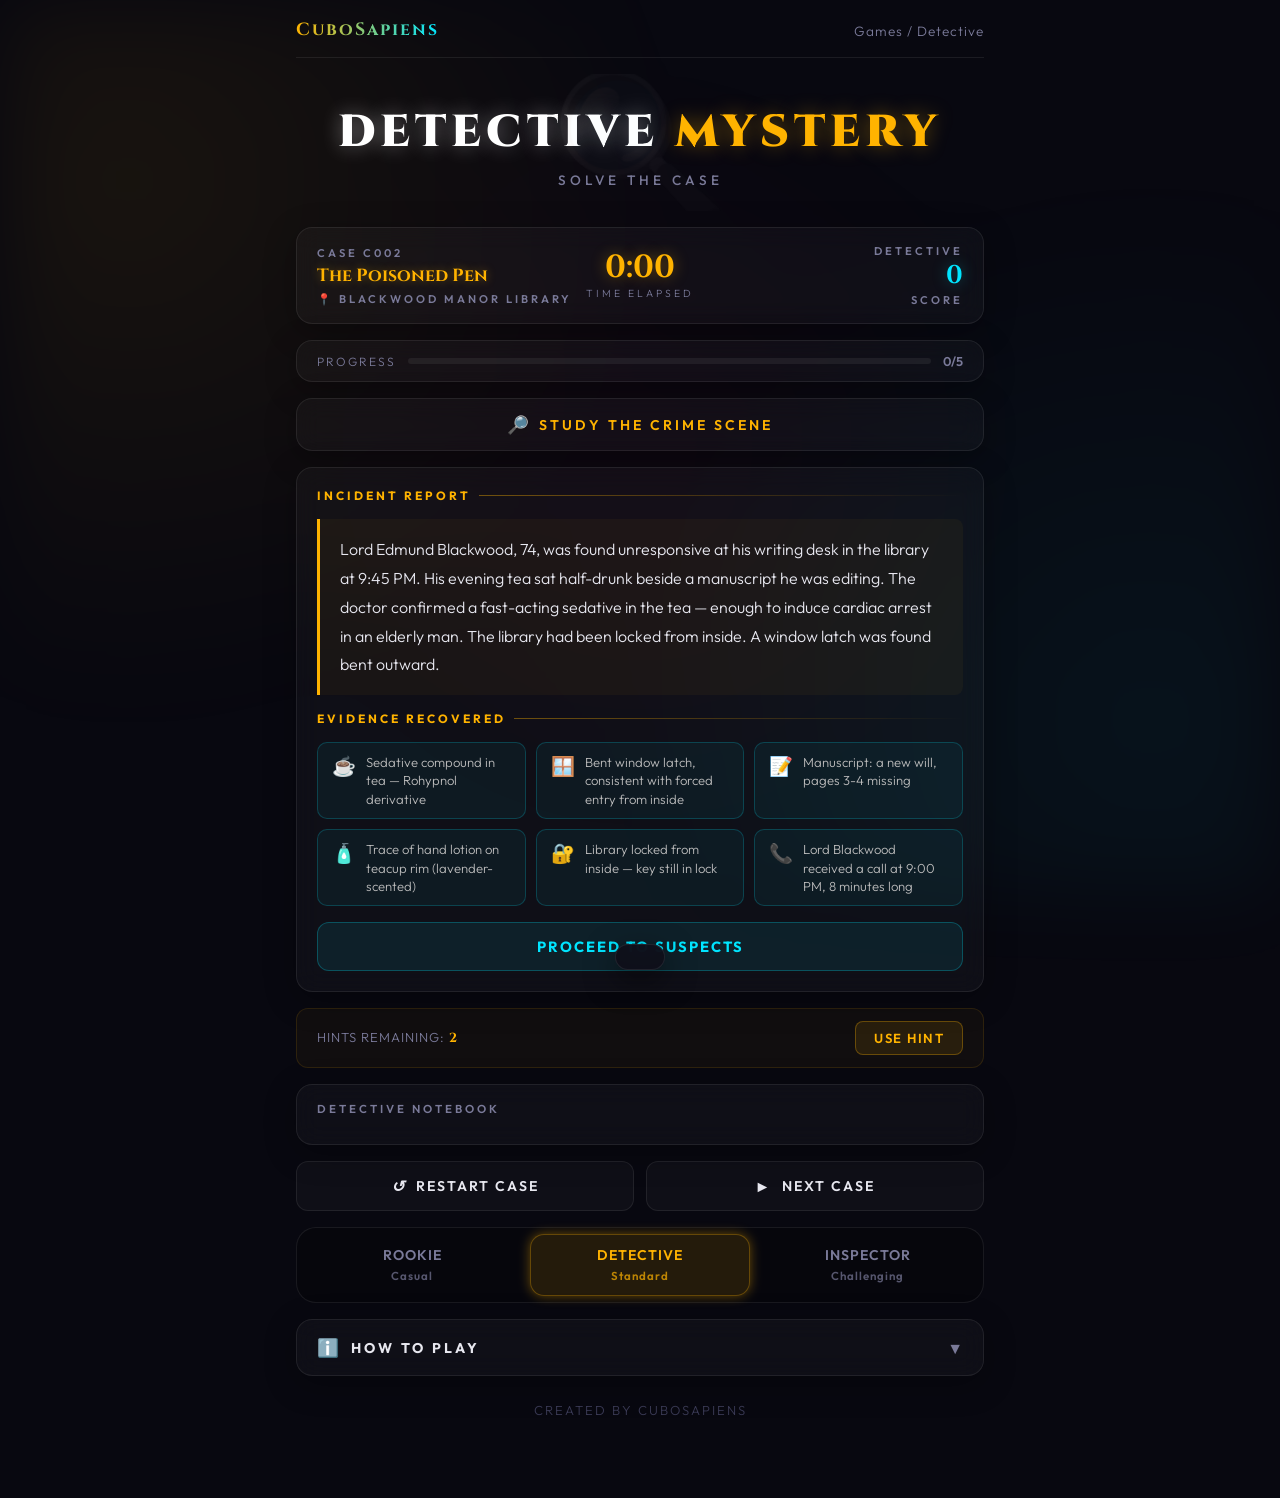
==== Applications/Games/cubosapiens-games-detective-mystery/index.html @ ca645f66 "feat: added index.html" ====
<!DOCTYPE html>
<html lang="en">
<head>
  <meta charset="UTF-8">
  <meta name="viewport" content="width=device-width, initial-scale=1.0">
  <title>Detective Mystery</title>
  <link rel="preconnect" href="https://fonts.googleapis.com">
  <link rel="preconnect" href="https://fonts.gstatic.com" crossorigin>
  <link href="https://fonts.googleapis.com/css2?family=Cinzel:wght@400;700;900&family=Outfit:wght@300;400;500;600;700&display=swap" rel="stylesheet">
  <link rel="stylesheet" href="styles.css">
</head>
<body>
  <div class="wrapper">
    <!-- Header -->
    <header class="site-header">
      <a href="/" class="logo-slot">
        <div class="site-name">CuboSapiens</div>
      </a>
      <div class="breadcrumb">
        <a href="/">Games</a> / Detective
      </div>
    </header>

    <!-- Title Block -->
    <div class="title-block">
      <h1 class="game-title"><span class="t1">Detective</span> <span class="t2">Mystery</span></h1>
      <div class="game-sub">Solve the Case</div>
    </div>

    <!-- Case Header -->
    <div class="glass-panel case-header">
      <div class="case-info">
        <div class="case-label">CASE <span id="case-number">C000</span></div>
        <div class="case-number" id="case-title">Case Title</div>
        <div class="case-label" id="case-location">📍 Location</div>
      </div>
      <div class="timer-wrap">
        <div class="timer-display" id="timer-display">0:00</div>
        <div class="timer-label">TIME ELAPSED</div>
      </div>
      <div class="case-right">
        <div class="case-label" id="diff-label">DETECTIVE</div>
        <div class="score-display" id="score-display">0</div>
        <div class="case-label">SCORE</div>
      </div>
    </div>

    <!-- Progress Bar -->
    <div class="glass-panel progress-wrap">
      <div class="progress-label">PROGRESS</div>
      <div class="progress-bar">
        <div class="progress-fill" id="progress-fill"></div>
      </div>
      <div class="progress-count" id="progress-count">0/5</div>
    </div>

    <!-- Status Bar -->
    <div class="glass-panel status-bar">
      <span class="status-icon">🔎</span>
      <span id="status-text">STUDY THE CRIME SCENE</span>
    </div>

    <!-- Phases -->
    <div class="glass-panel">
      <!-- Scene Phase -->
      <div class="phase-section active" id="phase-scene">
        <div class="crime-scene-wrap">
          <div class="crime-scene-header">INCIDENT REPORT</div>
          <div class="crime-scene-text" id="scene-text"></div>
          <div class="crime-scene-header">EVIDENCE RECOVERED</div>
          <div class="evidence-grid" id="evidence-grid"></div>
          <button class="next-btn show" id="btn-scene-next" style="margin-top: 16px;">PROCEED TO SUSPECTS</button>
        </div>
      </div>

      <!-- Suspects Phase -->
      <div class="phase-section" id="phase-suspects">
        <div class="suspects-wrap">
          <div class="section-header">KNOWN SUSPECTS</div>
          <div class="suspects-grid" id="suspects-grid"></div>
          <button class="next-btn show" id="btn-suspects-next" style="margin-top: 16px;">START INTERROGATION</button>
        </div>
      </div>

      <!-- Clues Phase -->
      <div class="phase-section" id="phase-clues">
        <div class="clue-phase-wrap">
          <div class="question-box">
            <div class="question-number" id="question-number">CLUE 1 OF 5</div>
            <div class="question-text" id="question-text"></div>
          </div>
          <div class="answer-options" id="answer-options"></div>
          <div class="clue-feedback" id="clue-feedback"></div>
          <button class="next-btn" id="btn-next-clue" style="margin-top: 16px;">NEXT CLUE</button>
        </div>
      </div>

      <!-- Accuse Phase -->
      <div class="phase-section" id="phase-accuse">
        <div class="accusation-wrap">
          <div class="accusation-prompt">Review your notes and select the prime suspect. <strong>This is your final decision.</strong></div>
          <div class="suspect-select-grid" id="suspect-select-grid"></div>
          <button class="confirm-accusation" id="btn-confirm-accuse">CONFIRM ACCUSATION</button>
        </div>
      </div>
    </div>

    <!-- Hint Panel -->
    <div class="hint-bar">
      <div class="hint-count">HINTS REMAINING: <span id="hints-left">2</span></div>
      <button class="hint-btn" id="btn-hint">USE HINT</button>
    </div>

    <!-- Notebook -->
    <div class="glass-panel notebook-wrap">
      <div class="notebook-title">DETECTIVE NOTEBOOK</div>
      <div class="notebook-entries" id="notebook-entries"></div>
    </div>

    <!-- Action Buttons -->
    <div class="action-row">
      <button class="act-btn" id="btn-restart"><i>↺</i> RESTART CASE</button>
      <button class="act-btn" id="btn-newcase"><i>►</i> NEXT CASE</button>
    </div>

    <!-- Difficulty Selector -->
    <div class="setup-row">
      <button class="setup-btn" data-diff="easy">ROOKIE<span>Casual</span></button>
      <button class="setup-btn active" data-diff="medium">DETECTIVE<span>Standard</span></button>
      <button class="setup-btn" data-diff="hard">INSPECTOR<span>Challenging</span></button>
    </div>

    <!-- How to Play -->
    <div class="glass-panel htp-wrap">
      <div class="htp-header" id="htp-toggle" aria-expanded="false">
        <span class="htp-icon">ℹ️</span>
        <span class="htp-label">HOW TO PLAY</span>
        <span class="htp-chev" id="htp-chev">▼</span>
      </div>
      <div class="htp-body" id="htp-body">
        <ul>
          <li><strong>Study the Scene:</strong> Read the report and review evidence.</li>
          <li><strong>Evaluate Suspects:</strong> Learn about traits, alibis, and motives.</li>
          <li><strong>Analyze Clues:</strong> Answer questions to deduce the culprit. Correct answers give points. Wrong answers penalize.</li>
          <li><strong>Accuse:</strong> Pick the final suspect based on your deductions.</li>
        </ul>
      </div>
    </div>

    <!-- Footer -->
    <footer>
      CREATED BY CUBOSAPIENS
    </footer>
  </div>

  <!-- Overlay for Results -->
  <div class="overlay" id="overlay">
    <div class="result-card">
      <span class="res-emoji" id="res-emoji">🏆</span>
      <div class="res-title" id="res-title">CASE CLOSED</div>
      <div class="res-sub" id="res-sub"></div>
      
      <div class="verdict-box">
        <div class="verdict-label">OFFICIAL VERDICT</div>
        <div class="verdict-text" id="verdict-text"></div>
      </div>

      <div class="res-stats">
        <div class="res-stat">
          <span class="res-stat-label">FINAL SCORE</span>
          <span class="res-stat-val" id="res-stat-score">0</span>
        </div>
        <div class="res-stat">
          <span class="res-stat-label">TIME</span>
          <span class="res-stat-val" id="res-stat-time">0:00</span>
        </div>
        <div class="res-stat">
          <span class="res-stat-label">CLUES</span>
          <span class="res-stat-val" id="res-stat-clues">0/5</span>
        </div>
      </div>

      <div class="res-btns">
        <button class="res-btn secondary" id="res-replay">RETRY CASE</button>
        <button class="res-btn primary" id="res-newcase">NEXT CASE</button>
      </div>
    </div>
  </div>

  <!-- Toast Notification -->
  <div class="toast" id="toast"></div>

  <!-- Scripts -->
  <script src="script.js"></script>
</body>
</html>
---- Applications/Games/cubosapiens-games-detective-mystery/styles.css ----
:root {
  --bg0: #080810;
  --bg1: #0f0f1a;
  --glass: rgba(255, 255, 255, 0.03);
  --glass-border: rgba(255, 255, 255, 0.08);
  --glass-hover: rgba(255, 255, 255, 0.06);

  --amber: #ffb300;
  --amber-glow: rgba(255, 179, 0, 0.4);

  --crimson: #ff2244;
  --crimson-glow: rgba(255, 34, 68, 0.4);

  --cyan: #00e5ff;
  --cyan-glow: rgba(0, 229, 255, 0.35);

  --green: #39ff14;
  --green-glow: rgba(57, 255, 20, 0.4);

  --text: #e8e8f0;
  --muted: #7a7a99;
  --dim: #3a3a55;

  --font-base: 'Outfit', sans-serif;
  --font-head: 'Cinzel', serif;
}

*, *::before, *::after {
  box-sizing: border-box;
  margin: 0;
  padding: 0;
}

html { font-size: 16px; }

body {
  background: var(--bg0);
  color: var(--text);
  font-family: var(--font-base);
  font-size: 1rem;
  font-weight: 300;
  min-height: 100vh;
  display: flex;
  flex-direction: column;
  align-items: center;
  padding: 0 0 60px;
  overflow-x: hidden;
}

/* Ambient Background Glows */
body::before {
  content: '';
  position: fixed;
  inset: 0;
  pointer-events: none;
  z-index: 0;
  background:
    radial-gradient(circle at 10% 20%, rgba(255, 179, 0, 0.07) 0%, transparent 40%),
    radial-gradient(circle at 90% 80%, rgba(0, 229, 255, 0.05) 0%, transparent 40%),
    radial-gradient(circle at 50% 50%, rgba(255, 34, 68, 0.03) 0%, transparent 50%);
  filter: blur(40px);
}

body > * { position: relative; z-index: 1; }

.wrapper {
  width: 100%;
  max-width: 720px;
  display: flex;
  flex-direction: column;
  align-items: stretch;
  gap: 16px;
  padding: 20px 16px;
}

/* Glassmorphism Panel Utility */
.glass-panel {
  background: var(--glass);
  backdrop-filter: blur(12px);
  -webkit-backdrop-filter: blur(12px);
  border: 1px solid var(--glass-border);
  border-radius: 16px;
  box-shadow: 0 8px 32px rgba(0, 0, 0, 0.3);
}

/* ─── HEADER ─────────────────────────────────────────────────── */
.site-header {
  display: flex;
  align-items: center;
  justify-content: space-between;
  padding-bottom: 16px;
  border-bottom: 1px solid var(--glass-border);
}
.logo-slot {
  display: flex;
  align-items: center;
  gap: 12px;
  text-decoration: none;
}
.logo-slot img {
  box-shadow: 0 0 15px var(--amber-glow);
  height: 32px;
  border-radius: 100%;
  border: 1px solid var(--amber);
}
.site-name {
  font-family: var(--font-head);
  font-size: 1.1rem;
  font-weight: 700;
  line-height: 1.2;
  background: linear-gradient(90deg, var(--amber), var(--cyan));
  -webkit-background-clip: text;
  -webkit-text-fill-color: transparent;
  background-clip: text;
  letter-spacing: 2px;
}
.breadcrumb { font-size: 0.85rem; color: var(--muted); letter-spacing: 1px; }
.breadcrumb a { color: var(--muted); text-decoration: none; transition: color 0.2s; }
.breadcrumb a:hover { color: var(--amber); }

/* ─── TITLE BLOCK ────────────────────────────────────────────── */
.title-block {
  text-align: center;
  padding: 28px 20px 22px;
  position: relative;
  overflow: hidden;
}
.title-block::before {
  content: '🔍';
  position: absolute;
  font-size: 9rem;
  opacity: 0.04;
  top: 50%;
  left: 50%;
  transform: translate(-50%, -50%);
  pointer-events: none;
}
h1.game-title {
  font-family: var(--font-head);
  font-size: clamp(1.8rem, 5vw, 2.8rem);
  font-weight: 900;
  letter-spacing: 5px;
  margin-bottom: 8px;
  text-transform: uppercase;
}
.t1 { color: #fff; text-shadow: 0 0 20px rgba(255,255,255,0.4); }
.t2 { color: var(--amber); text-shadow: 0 0 20px var(--amber-glow); }
.t3 { color: var(--cyan); text-shadow: 0 0 20px var(--cyan-glow); }
.game-sub {
  font-size: 0.85rem;
  color: var(--muted);
  letter-spacing: 4px;
  text-transform: uppercase;
  font-weight: 500;
}

/* ─── CASE HEADER ────────────────────────────────────────────── */
.case-header {
  display: grid;
  grid-template-columns: 1fr auto 1fr;
  align-items: center;
  gap: 12px;
  padding: 16px 20px;
}
.case-info { display: flex; flex-direction: column; gap: 4px; }
.case-label {
  font-size: 0.7rem;
  letter-spacing: 3px;
  color: var(--muted);
  text-transform: uppercase;
  font-weight: 600;
}
.case-number {
  font-family: var(--font-head);
  font-size: 1.1rem;
  font-weight: 700;
  color: var(--amber);
  text-shadow: 0 0 10px var(--amber-glow);
}
.case-right { text-align: right; }

.timer-wrap { text-align: center; }
.timer-display {
  font-family: var(--font-head);
  font-size: 2rem;
  font-weight: 700;
  color: var(--amber);
  text-shadow: 0 0 15px var(--amber-glow);
  line-height: 1;
}
.timer-label {
  font-size: 0.65rem;
  letter-spacing: 3px;
  color: var(--muted);
  text-transform: uppercase;
  margin-top: 3px;
}
.timer-display.urgent {
  color: var(--crimson);
  text-shadow: 0 0 15px var(--crimson-glow);
  animation: blink 0.8s ease-in-out infinite;
}
@keyframes blink { 0%, 100% { opacity: 1; } 50% { opacity: 0.5; } }

.score-display {
  font-family: var(--font-head);
  font-size: 1.6rem;
  font-weight: 700;
  color: var(--cyan);
  text-shadow: 0 0 15px var(--cyan-glow);
}

/* ─── PROGRESS BAR ───────────────────────────────────────────── */
.progress-wrap {
  padding: 12px 20px;
  display: flex;
  align-items: center;
  gap: 12px;
}
.progress-label {
  font-size: 0.75rem;
  letter-spacing: 2px;
  color: var(--muted);
  text-transform: uppercase;
  white-space: nowrap;
}
.progress-bar {
  flex: 1;
  height: 6px;
  background: rgba(255,255,255,0.06);
  border-radius: 3px;
  overflow: hidden;
}
.progress-fill {
  height: 100%;
  background: linear-gradient(90deg, var(--amber), var(--cyan));
  border-radius: 3px;
  transition: width 0.6s cubic-bezier(0.4, 0, 0.2, 1);
  box-shadow: 0 0 8px var(--amber-glow);
  width: 0%;
}
.progress-count {
  font-size: 0.8rem;
  font-weight: 600;
  color: var(--muted);
  white-space: nowrap;
}

/* ─── STATUS BAR ─────────────────────────────────────────────── */
.status-bar {
  padding: 14px 20px;
  display: flex;
  align-items: center;
  justify-content: center;
  gap: 10px;
  min-height: 52px;
}
.status-icon { font-size: 1.1rem; }
#status-text {
  font-size: 0.88rem;
  font-weight: 600;
  text-transform: uppercase;
  letter-spacing: 3px;
  transition: color 0.3s;
  text-align: center;
}

/* ─── PHASE: STUDY CRIME SCENE ───────────────────────────────── */
.phase-section { display: none; }
.phase-section.active { display: block; }

.crime-scene-wrap {
  padding: 20px;
}
.crime-scene-header {
  font-size: 0.75rem;
  letter-spacing: 3px;
  color: var(--amber);
  text-transform: uppercase;
  font-weight: 700;
  margin-bottom: 16px;
  display: flex;
  align-items: center;
  gap: 8px;
}
.crime-scene-header::after {
  content: '';
  flex: 1;
  height: 1px;
  background: linear-gradient(90deg, var(--amber-glow), transparent);
}

.crime-scene-text {
  font-size: 1rem;
  line-height: 1.8;
  color: var(--text);
  background: rgba(255, 179, 0, 0.04);
  border-left: 3px solid var(--amber);
  padding: 16px 20px;
  border-radius: 0 8px 8px 0;
  margin-bottom: 16px;
  font-weight: 300;
}

.evidence-grid {
  display: grid;
  grid-template-columns: repeat(auto-fill, minmax(160px, 1fr));
  gap: 10px;
  margin-top: 16px;
}

.evidence-chip {
  background: rgba(0, 229, 255, 0.05);
  border: 1px solid rgba(0, 229, 255, 0.2);
  border-radius: 10px;
  padding: 10px 14px;
  display: flex;
  align-items: flex-start;
  gap: 10px;
  font-size: 0.82rem;
  line-height: 1.4;
  color: #bbb;
  transition: all 0.2s;
}
.evidence-chip:hover {
  background: rgba(0, 229, 255, 0.08);
  border-color: rgba(0, 229, 255, 0.4);
  color: var(--text);
}
.evidence-icon { font-size: 1.2rem; flex-shrink: 0; }

/* ─── SUSPECTS PHASE ─────────────────────────────────────────── */
.suspects-wrap { padding: 20px; }
.section-header {
  font-size: 0.75rem;
  letter-spacing: 3px;
  color: var(--cyan);
  text-transform: uppercase;
  font-weight: 700;
  margin-bottom: 16px;
  display: flex;
  align-items: center;
  gap: 8px;
}
.section-header::after {
  content: '';
  flex: 1;
  height: 1px;
  background: linear-gradient(90deg, var(--cyan-glow), transparent);
}

.suspects-grid {
  display: grid;
  grid-template-columns: repeat(auto-fill, minmax(200px, 1fr));
  gap: 12px;
}

.suspect-card {
  background: rgba(0,0,0,0.3);
  border: 1px solid var(--glass-border);
  border-radius: 14px;
  padding: 16px;
  cursor: pointer;
  transition: all 0.3s cubic-bezier(0.4, 0, 0.2, 1);
  position: relative;
  overflow: hidden;
}
.suspect-card::before {
  content: '';
  position: absolute;
  inset: 0;
  border-radius: 14px;
  opacity: 0;
  transition: opacity 0.3s;
}
.suspect-card:hover {
  border-color: rgba(255, 179, 0, 0.4);
  transform: translateY(-3px);
  box-shadow: 0 8px 24px rgba(0,0,0,0.4), 0 0 15px var(--amber-glow);
}
.suspect-card:hover::before {
  background: rgba(255, 179, 0, 0.04);
  opacity: 1;
}
.suspect-card.selected {
  border-color: var(--amber);
  box-shadow: 0 0 0 2px var(--amber), 0 8px 24px rgba(0,0,0,0.4), 0 0 20px var(--amber-glow);
}
.suspect-card.selected::before {
  background: rgba(255, 179, 0, 0.07);
  opacity: 1;
}
.suspect-card.eliminated {
  opacity: 0.4;
  cursor: default;
  pointer-events: none;
}
.suspect-card.eliminated::after {
  content: '✗ ELIMINATED';
  position: absolute;
  inset: 0;
  display: flex;
  align-items: center;
  justify-content: center;
  background: rgba(0,0,0,0.6);
  border-radius: 14px;
  color: var(--crimson);
  font-size: 0.75rem;
  font-weight: 700;
  letter-spacing: 2px;
}

.suspect-avatar {
  font-size: 2.4rem;
  display: block;
  margin-bottom: 10px;
  line-height: 1;
}
.suspect-name {
  font-family: var(--font-head);
  font-size: 0.95rem;
  font-weight: 700;
  color: var(--text);
  margin-bottom: 4px;
}
.suspect-role {
  font-size: 0.72rem;
  color: var(--muted);
  text-transform: uppercase;
  letter-spacing: 1.5px;
  margin-bottom: 10px;
}
.suspect-traits {
  display: flex;
  flex-wrap: wrap;
  gap: 5px;
}
.trait-tag {
  background: rgba(255,255,255,0.05);
  border: 1px solid var(--glass-border);
  border-radius: 20px;
  padding: 2px 8px;
  font-size: 0.68rem;
  color: var(--muted);
  letter-spacing: 0.5px;
}

/* ─── CLUE PHASE ─────────────────────────────────────────────── */
.clue-phase-wrap { padding: 20px; }

.question-box {
  background: rgba(0, 229, 255, 0.04);
  border: 1px solid rgba(0, 229, 255, 0.2);
  border-radius: 12px;
  padding: 20px;
  margin-bottom: 20px;
  position: relative;
}
.question-label {
  font-size: 0.7rem;
  letter-spacing: 3px;
  color: var(--cyan);
  text-transform: uppercase;
  font-weight: 700;
  margin-bottom: 10px;
}
.question-text {
  font-size: 1.05rem;
  line-height: 1.7;
  color: var(--text);
  font-weight: 300;
}
.question-number {
  position: absolute;
  top: -10px;
  left: 20px;
  background: var(--cyan);
  color: #000;
  font-size: 0.7rem;
  font-weight: 700;
  padding: 2px 10px;
  border-radius: 20px;
  letter-spacing: 1px;
}

.answer-options {
  display: flex;
  flex-direction: column;
  gap: 10px;
}

.answer-btn {
  width: 100%;
  text-align: left;
  padding: 14px 18px;
  background: rgba(255,255,255,0.02);
  border: 1px solid var(--glass-border);
  border-radius: 12px;
  color: var(--text);
  font-family: var(--font-base);
  font-size: 0.92rem;
  font-weight: 400;
  cursor: pointer;
  transition: all 0.25s cubic-bezier(0.4, 0, 0.2, 1);
  display: flex;
  align-items: center;
  gap: 14px;
  line-height: 1.5;
}
.answer-btn:hover:not(:disabled) {
  background: rgba(255, 179, 0, 0.06);
  border-color: rgba(255, 179, 0, 0.4);
  transform: translateX(4px);
  box-shadow: 0 4px 12px rgba(0,0,0,0.3);
}
.answer-btn:active:not(:disabled) { transform: translateX(2px); }
.answer-btn:disabled { cursor: default; }
.answer-btn.correct {
  background: rgba(57, 255, 20, 0.1);
  border-color: var(--green);
  color: var(--green);
  box-shadow: 0 0 15px var(--green-glow);
}
.answer-btn.wrong {
  background: rgba(255, 34, 68, 0.08);
  border-color: var(--crimson);
  color: var(--crimson);
}
.answer-btn.reveal {
  background: rgba(255, 179, 0, 0.08);
  border-color: var(--amber);
  color: var(--amber);
}
.answer-letter {
  font-family: var(--font-head);
  font-size: 0.9rem;
  font-weight: 700;
  width: 28px;
  height: 28px;
  border-radius: 50%;
  background: rgba(255,255,255,0.06);
  display: flex;
  align-items: center;
  justify-content: center;
  flex-shrink: 0;
  transition: all 0.25s;
}
.answer-btn.correct .answer-letter {
  background: var(--green);
  color: #000;
}
.answer-btn.wrong .answer-letter {
  background: var(--crimson);
  color: #fff;
}
.answer-btn.reveal .answer-letter {
  background: var(--amber);
  color: #000;
}

.clue-feedback {
  margin-top: 14px;
  padding: 14px 18px;
  border-radius: 10px;
  font-size: 0.9rem;
  line-height: 1.6;
  display: none;
}
.clue-feedback.show { display: block; }
.clue-feedback.correct {
  background: rgba(57, 255, 20, 0.07);
  border: 1px solid rgba(57, 255, 20, 0.25);
  color: #aaffaa;
}
.clue-feedback.wrong {
  background: rgba(255, 34, 68, 0.07);
  border: 1px solid rgba(255, 34, 68, 0.25);
  color: #ffaaaa;
}
.clue-feedback strong { font-weight: 700; }

/* ─── ACCUSATION PHASE ───────────────────────────────────────── */
.accusation-wrap { padding: 20px; }

.accusation-prompt {
  font-size: 0.95rem;
  line-height: 1.7;
  color: var(--muted);
  margin-bottom: 20px;
  text-align: center;
}
.accusation-prompt strong { color: var(--amber); }

.suspect-select-grid {
  display: grid;
  grid-template-columns: repeat(auto-fill, minmax(140px, 1fr));
  gap: 10px;
  margin-bottom: 20px;
}

.accuse-card {
  background: rgba(0,0,0,0.3);
  border: 1px solid var(--glass-border);
  border-radius: 12px;
  padding: 14px 12px;
  cursor: pointer;
  text-align: center;
  transition: all 0.3s;
  position: relative;
}
.accuse-card:hover {
  border-color: rgba(255, 34, 68, 0.5);
  transform: translateY(-2px);
  box-shadow: 0 6px 20px rgba(255, 34, 68, 0.15);
}
.accuse-card.accused {
  border-color: var(--crimson);
  box-shadow: 0 0 0 2px var(--crimson), 0 0 20px var(--crimson-glow);
  background: rgba(255, 34, 68, 0.08);
}
.accuse-card .suspect-avatar { font-size: 2rem; margin-bottom: 6px; }
.accuse-card .suspect-name { font-size: 0.82rem; }

.confirm-accusation {
  width: 100%;
  padding: 16px;
  background: linear-gradient(135deg, var(--crimson), #aa0022);
  border: none;
  border-radius: 12px;
  color: #fff;
  font-family: var(--font-base);
  font-size: 1rem;
  font-weight: 700;
  text-transform: uppercase;
  letter-spacing: 3px;
  cursor: pointer;
  transition: all 0.3s;
  box-shadow: 0 4px 20px var(--crimson-glow);
  display: none;
}
.confirm-accusation:hover {
  transform: translateY(-2px);
  box-shadow: 0 8px 25px var(--crimson-glow);
}
.confirm-accusation.show { display: block; }

/* ─── HINT PANEL ─────────────────────────────────────────────── */
.hint-bar {
  display: flex;
  align-items: center;
  justify-content: space-between;
  padding: 12px 20px;
  background: rgba(255, 179, 0, 0.04);
  border: 1px solid rgba(255, 179, 0, 0.12);
  border-radius: 12px;
}
.hint-count {
  font-size: 0.82rem;
  color: var(--muted);
  letter-spacing: 1px;
}
.hint-count span {
  color: var(--amber);
  font-weight: 700;
  font-family: var(--font-head);
}
.hint-btn {
  padding: 8px 18px;
  background: rgba(255, 179, 0, 0.1);
  border: 1px solid rgba(255, 179, 0, 0.3);
  border-radius: 8px;
  color: var(--amber);
  font-family: var(--font-base);
  font-size: 0.82rem;
  font-weight: 600;
  letter-spacing: 1.5px;
  text-transform: uppercase;
  cursor: pointer;
  transition: all 0.25s;
}
.hint-btn:hover:not(:disabled) {
  background: var(--amber);
  color: #000;
  box-shadow: 0 4px 12px var(--amber-glow);
}
.hint-btn:disabled {
  opacity: 0.4;
  cursor: default;
}

/* ─── NOTEBOOK (clue log) ────────────────────────────────────── */
.notebook-wrap { padding: 16px 20px; }
.notebook-title {
  font-size: 0.72rem;
  letter-spacing: 3px;
  color: var(--muted);
  text-transform: uppercase;
  font-weight: 600;
  margin-bottom: 12px;
}
.notebook-entries {
  display: flex;
  flex-direction: column;
  gap: 8px;
  max-height: 160px;
  overflow-y: auto;
}
.notebook-entries::-webkit-scrollbar { width: 4px; }
.notebook-entries::-webkit-scrollbar-track { background: transparent; }
.notebook-entries::-webkit-scrollbar-thumb { background: var(--dim); border-radius: 2px; }

.notebook-entry {
  display: flex;
  align-items: flex-start;
  gap: 10px;
  font-size: 0.82rem;
  color: #aaa;
  line-height: 1.5;
  padding: 6px 10px;
  background: rgba(255,255,255,0.02);
  border-radius: 8px;
  border-left: 2px solid transparent;
}
.notebook-entry.clue-correct { border-left-color: var(--green); }
.notebook-entry.clue-wrong { border-left-color: var(--crimson); }
.notebook-entry.clue-hint { border-left-color: var(--amber); }
.notebook-icon { flex-shrink: 0; }

/* ─── ACTION BUTTONS ─────────────────────────────────────────── */
.action-row {
  display: flex;
  gap: 12px;
}
.act-btn {
  flex: 1;
  padding: 14px;
  background: rgba(255,255,255,0.03);
  border: 1px solid var(--glass-border);
  border-radius: 12px;
  color: var(--text);
  font-family: var(--font-base);
  font-size: 0.88rem;
  font-weight: 600;
  text-transform: uppercase;
  letter-spacing: 2px;
  cursor: pointer;
  display: flex;
  align-items: center;
  justify-content: center;
  gap: 10px;
  transition: all 0.3s;
}
.act-btn i { font-size: 1rem; }
#btn-restart:hover {
  background: rgba(255,255,255,0.08);
  transform: translateY(-2px);
  box-shadow: 0 8px 20px rgba(0,0,0,0.3);
}
#btn-newcase:hover {
  background: var(--amber);
  color: #000;
  border-color: var(--amber);
  transform: translateY(-2px);
  box-shadow: 0 8px 20px var(--amber-glow);
}
.next-btn {
  width: 100%;
  padding: 14px;
  background: rgba(0, 229, 255, 0.08);
  border: 1px solid rgba(0, 229, 255, 0.25);
  border-radius: 12px;
  color: var(--cyan);
  font-family: var(--font-base);
  font-size: 0.92rem;
  font-weight: 700;
  text-transform: uppercase;
  letter-spacing: 2px;
  cursor: pointer;
  transition: all 0.3s;
  display: none;
}
.next-btn:hover { background: var(--cyan); color: #000; box-shadow: 0 4px 16px var(--cyan-glow); }
.next-btn.show { display: block; }

/* ─── DIFFICULTY SELECTOR ────────────────────────────────────── */
.setup-row {
  display: flex;
  gap: 8px;
  background: rgba(0,0,0,0.2);
  padding: 6px;
  border-radius: 20px;
  border: 1px solid var(--glass-border);
}
.setup-btn {
  flex: 1;
  padding: 11px 8px;
  background: transparent;
  border: none;
  border-radius: 14px;
  color: var(--muted);
  font-family: var(--font-base);
  font-size: 0.88rem;
  font-weight: 600;
  cursor: pointer;
  letter-spacing: 1px;
  text-align: center;
  transition: all 0.3s cubic-bezier(0.4, 0, 0.2, 1);
  line-height: 1.4;
}
.setup-btn span { font-size: 0.72rem; opacity: 0.7; display: block; margin-top: 2px; }
.setup-btn:hover { background: var(--glass-hover); color: var(--text); }
.setup-btn[data-diff="easy"].active {
  background: rgba(57, 255, 20, 0.12);
  color: var(--green);
  border: 1px solid rgba(57, 255, 20, 0.3);
  box-shadow: 0 0 12px var(--green-glow);
}
.setup-btn[data-diff="medium"].active {
  background: rgba(255, 179, 0, 0.12);
  color: var(--amber);
  border: 1px solid rgba(255, 179, 0, 0.3);
  box-shadow: 0 0 12px var(--amber-glow);
}
.setup-btn[data-diff="hard"].active {
  background: rgba(255, 34, 68, 0.12);
  color: var(--crimson);
  border: 1px solid rgba(255, 34, 68, 0.3);
  box-shadow: 0 0 12px var(--crimson-glow);
}

/* ─── HOW TO PLAY ─────────────────────────────────────────────── */
.htp-wrap { overflow: hidden; }
.htp-header {
  display: flex;
  align-items: center;
  gap: 12px;
  padding: 16px 20px;
  cursor: pointer;
  user-select: none;
  transition: all 0.3s;
}
.htp-header:hover { background: var(--glass-hover); border-radius: 16px; }
.htp-label {
  font-size: 0.88rem;
  font-weight: 700;
  letter-spacing: 3px;
  text-transform: uppercase;
  color: var(--text);
  flex: 1;
}
.htp-icon { color: var(--amber); font-size: 1.1rem; }
.htp-chev { color: var(--muted); transition: transform 0.3s; }
.htp-chev.open { transform: rotate(180deg); }
.htp-body { display: none; padding: 20px; background: rgba(0,0,0,0.2); border-radius: 0 0 16px 16px; }
.htp-body.open { display: block; }
.htp-body ul { list-style: none; display: flex; flex-direction: column; gap: 12px; }
.htp-body li {
  font-size: 0.92rem;
  line-height: 1.6;
  color: #bbb;
  padding-left: 22px;
  position: relative;
}
.htp-body li::before {
  content: '◆';
  color: var(--amber);
  position: absolute;
  left: 0;
  font-size: 0.7rem;
  top: 4px;
}
.htp-body strong { color: var(--amber); font-weight: 600; }

/* ─── OVERLAY ─────────────────────────────────────────────────── */
.overlay {
  display: none;
  position: fixed;
  inset: 0;
  background: rgba(0, 0, 0, 0.88);
  backdrop-filter: blur(10px);
  -webkit-backdrop-filter: blur(10px);
  z-index: 200;
  align-items: center;
  justify-content: center;
  padding: 20px;
}
.overlay.show { display: flex; }

.result-card {
  background: var(--bg1);
  border: 1px solid var(--glass-border);
  border-radius: 24px;
  box-shadow: 0 20px 60px rgba(0,0,0,0.6), 0 0 0 1px rgba(255,179,0,0.15);
  padding: 40px 32px;
  text-align: center;
  max-width: 460px;
  width: 100%;
  animation: cardPop 0.5s cubic-bezier(0.19, 1, 0.22, 1) forwards;
}
@keyframes cardPop {
  from { transform: scale(0.9) translateY(20px); opacity: 0; }
  to { transform: scale(1) translateY(0); opacity: 1; }
}
.res-emoji { font-size: 4rem; display: block; margin-bottom: 16px; }
.res-title {
  font-family: var(--font-head);
  font-size: 1.8rem;
  font-weight: 900;
  margin-bottom: 8px;
  text-transform: uppercase;
  letter-spacing: 2px;
}
.res-sub { color: var(--muted); font-size: 0.95rem; margin-bottom: 20px; line-height: 1.6; }

.verdict-box {
  background: rgba(0,0,0,0.3);
  border: 1px solid var(--glass-border);
  border-radius: 12px;
  padding: 16px 20px;
  margin-bottom: 24px;
  text-align: left;
}
.verdict-label {
  font-size: 0.68rem;
  letter-spacing: 3px;
  color: var(--muted);
  text-transform: uppercase;
  font-weight: 600;
  margin-bottom: 8px;
}
.verdict-text { font-size: 0.92rem; line-height: 1.6; color: #ccc; }

.res-stats {
  display: flex;
  gap: 12px;
  justify-content: center;
  margin-bottom: 28px;
}
.res-stat {
  background: rgba(0,0,0,0.2);
  border: 1px solid var(--glass-border);
  border-radius: 10px;
  padding: 12px 16px;
  text-align: center;
  flex: 1;
}
.res-stat-label {
  font-size: 0.68rem;
  font-weight: 700;
  color: var(--muted);
  text-transform: uppercase;
  letter-spacing: 2px;
  display: block;
  margin-bottom: 6px;
}
.res-stat-val {
  font-family: var(--font-head);
  font-size: 1.4rem;
  font-weight: 700;
}

.res-btns { display: flex; gap: 12px; justify-content: center; }
.res-btn {
  padding: 14px 22px;
  font-family: var(--font-base);
  font-size: 0.92rem;
  font-weight: 700;
  text-transform: uppercase;
  letter-spacing: 2px;
  cursor: pointer;
  border-radius: 12px;
  border: none;
  transition: all 0.3s;
}
.res-btn.primary {
  background: var(--amber);
  color: #000;
  box-shadow: 0 4px 15px var(--amber-glow);
}
.res-btn.primary:hover { transform: translateY(-2px); box-shadow: 0 6px 20px var(--amber-glow); }
.res-btn.secondary {
  background: rgba(255,255,255,0.05);
  color: var(--text);
  border: 1px solid var(--glass-border);
}
.res-btn.secondary:hover { background: rgba(255,255,255,0.1); }

/* ─── TOAST ───────────────────────────────────────────────────── */
.toast {
  position: fixed;
  bottom: 30px;
  left: 50%;
  transform: translateX(-50%) translateY(100px);
  background: rgba(15, 15, 26, 0.95);
  backdrop-filter: blur(10px);
  border: 1px solid var(--glass-border);
  border-radius: 50px;
  padding: 12px 24px;
  font-size: 0.88rem;
  font-weight: 600;
  letter-spacing: 1px;
  text-transform: uppercase;
  transition: transform 0.4s cubic-bezier(0.175, 0.885, 0.32, 1.275);
  z-index: 300;
  box-shadow: 0 10px 30px rgba(0,0,0,0.5);
  white-space: nowrap;
}
.toast.show { transform: translateX(-50%) translateY(0); }
.toast.success { color: var(--green); border-color: var(--green-glow); }
.toast.error { color: var(--crimson); border-color: var(--crimson-glow); }
.toast.info { color: var(--amber); border-color: var(--amber-glow); }
.toast.hint { color: var(--cyan); border-color: var(--cyan-glow); }

/* ─── FOOTER ──────────────────────────────────────────────────── */
footer {
  text-align: center;
  font-size: 0.82rem;
  color: var(--dim);
  letter-spacing: 2px;
  text-transform: uppercase;
  margin-top: 10px;
}
footer a { color: var(--muted); text-decoration: none; transition: color 0.2s; }
footer a:hover { color: var(--amber); }

/* ─── RESPONSIVE ──────────────────────────────────────────────── */
@media(max-width: 520px) {
  .wrapper { padding: 12px; gap: 12px; }
  h1.game-title { font-size: 1.6rem; letter-spacing: 3px; }
  .case-header { grid-template-columns: 1fr auto; }
  .case-right { display: none; }
  .suspects-grid { grid-template-columns: 1fr 1fr; }
  .suspect-select-grid { grid-template-columns: 1fr 1fr; }
  .evidence-grid { grid-template-columns: 1fr; }
  .setup-row { gap: 5px; }
  .action-row { flex-direction: column; }
  .res-stats { flex-direction: column; gap: 8px; }
  .res-btns { flex-direction: column; }
}
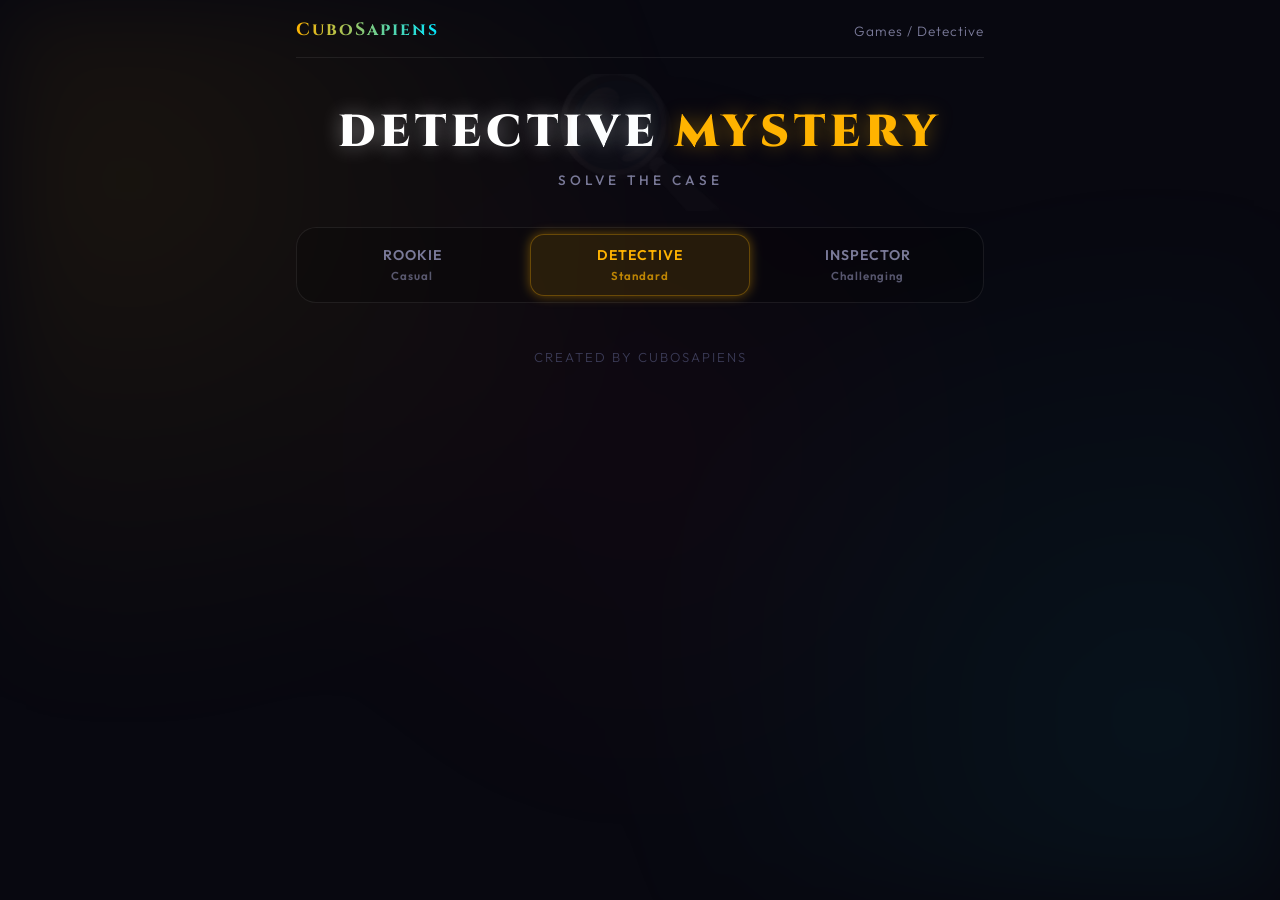
==== commit 3be4fef5: "feat: add lobby + leave option + tabs for suspects, case etc" ====
--- a/Applications/Games/cubosapiens-games-detective-mystery/index.html
+++ b/Applications/Games/cubosapiens-games-detective-mystery/index.html
@@ -27,6 +27,21 @@
       <div class="game-sub">Solve the Case</div>
     </div>
 
+    <!-- Lobby UI -->
+    <div id="lobby-ui">
+      <!-- Difficulty Selector -->
+      <div class="setup-row" style="margin-bottom: 20px;">
+        <button class="setup-btn" data-diff="easy">ROOKIE<span>Casual</span></button>
+        <button class="setup-btn active" data-diff="medium">DETECTIVE<span>Standard</span></button>
+        <button class="setup-btn" data-diff="hard">INSPECTOR<span>Challenging</span></button>
+      </div>
+      
+      <!-- Cases Grid -->
+      <div id="lobby-cases-grid" class="lobby-cases-grid"></div>
+    </div>
+
+    <!-- Game UI -->
+    <div id="game-ui" style="display: none;">
     <!-- Case Header -->
     <div class="glass-panel case-header">
       <div class="case-info">
@@ -60,8 +75,16 @@
       <span id="status-text">STUDY THE CRIME SCENE</span>
     </div>
 
-    <!-- Phases -->
-    <div class="glass-panel">
+    <!-- Tabs Navigation -->
+    <div class="tabs-nav">
+      <button class="tab-btn active" data-tab="phase-scene">CASE FILE</button>
+      <button class="tab-btn" data-tab="phase-suspects">SUSPECTS</button>
+      <button class="tab-btn" data-tab="phase-clues">INVESTIGATION</button>
+      <button class="tab-btn" data-tab="notebook-tab">NOTEBOOK</button>
+    </div>
+
+    <!-- Tab Content -->
+    <div class="glass-panel tab-content-wrap">
       <!-- Scene Phase -->
       <div class="phase-section active" id="phase-scene">
         <div class="crime-scene-wrap">
@@ -69,7 +92,6 @@
           <div class="crime-scene-text" id="scene-text"></div>
           <div class="crime-scene-header">EVIDENCE RECOVERED</div>
           <div class="evidence-grid" id="evidence-grid"></div>
-          <button class="next-btn show" id="btn-scene-next" style="margin-top: 16px;">PROCEED TO SUSPECTS</button>
         </div>
       </div>
 
@@ -78,7 +100,6 @@
         <div class="suspects-wrap">
           <div class="section-header">KNOWN SUSPECTS</div>
           <div class="suspects-grid" id="suspects-grid"></div>
-          <button class="next-btn show" id="btn-suspects-next" style="margin-top: 16px;">START INTERROGATION</button>
         </div>
       </div>
 
@@ -91,43 +112,37 @@
           </div>
           <div class="answer-options" id="answer-options"></div>
           <div class="clue-feedback" id="clue-feedback"></div>
+          
+          <!-- Hint Panel -->
+          <div class="hint-bar" style="margin-top: 16px;">
+            <div class="hint-count">HINTS REMAINING: <span id="hints-left">2</span></div>
+            <button class="hint-btn" id="btn-hint">USE HINT</button>
+          </div>
+
           <button class="next-btn" id="btn-next-clue" style="margin-top: 16px;">NEXT CLUE</button>
-        </div>
-      </div>
-
-      <!-- Accuse Phase -->
-      <div class="phase-section" id="phase-accuse">
-        <div class="accusation-wrap">
-          <div class="accusation-prompt">Review your notes and select the prime suspect. <strong>This is your final decision.</strong></div>
-          <div class="suspect-select-grid" id="suspect-select-grid"></div>
-          <button class="confirm-accusation" id="btn-confirm-accuse">CONFIRM ACCUSATION</button>
-        </div>
-      </div>
-    </div>
-
-    <!-- Hint Panel -->
-    <div class="hint-bar">
-      <div class="hint-count">HINTS REMAINING: <span id="hints-left">2</span></div>
-      <button class="hint-btn" id="btn-hint">USE HINT</button>
-    </div>
-
-    <!-- Notebook -->
-    <div class="glass-panel notebook-wrap">
-      <div class="notebook-title">DETECTIVE NOTEBOOK</div>
-      <div class="notebook-entries" id="notebook-entries"></div>
+
+          <!-- Accuse Phase -->
+          <div id="phase-accuse" style="display: none; margin-top: 24px; padding-top: 24px; border-top: 1px solid var(--glass-border);">
+            <div class="accusation-prompt">Review your notes and select the prime suspect. <strong>This is your final decision.</strong></div>
+            <div class="suspect-select-grid" id="suspect-select-grid"></div>
+            <button class="confirm-accusation" id="btn-confirm-accuse">CONFIRM ACCUSATION</button>
+          </div>
+        </div>
+      </div>
+
+      <!-- Notebook Tab -->
+      <div class="phase-section" id="notebook-tab">
+        <div class="notebook-wrap">
+          <div class="notebook-title">DETECTIVE NOTEBOOK</div>
+          <div class="notebook-entries" id="notebook-entries"></div>
+        </div>
+      </div>
     </div>
 
     <!-- Action Buttons -->
     <div class="action-row">
       <button class="act-btn" id="btn-restart"><i>↺</i> RESTART CASE</button>
-      <button class="act-btn" id="btn-newcase"><i>►</i> NEXT CASE</button>
-    </div>
-
-    <!-- Difficulty Selector -->
-    <div class="setup-row">
-      <button class="setup-btn" data-diff="easy">ROOKIE<span>Casual</span></button>
-      <button class="setup-btn active" data-diff="medium">DETECTIVE<span>Standard</span></button>
-      <button class="setup-btn" data-diff="hard">INSPECTOR<span>Challenging</span></button>
+      <button class="act-btn" id="btn-leave-case"><i>✕</i> LEAVE CASE</button>
     </div>
 
     <!-- How to Play -->
@@ -146,6 +161,8 @@
         </ul>
       </div>
     </div>
+
+    </div> <!-- End Game UI -->
 
     <!-- Footer -->
     <footer>
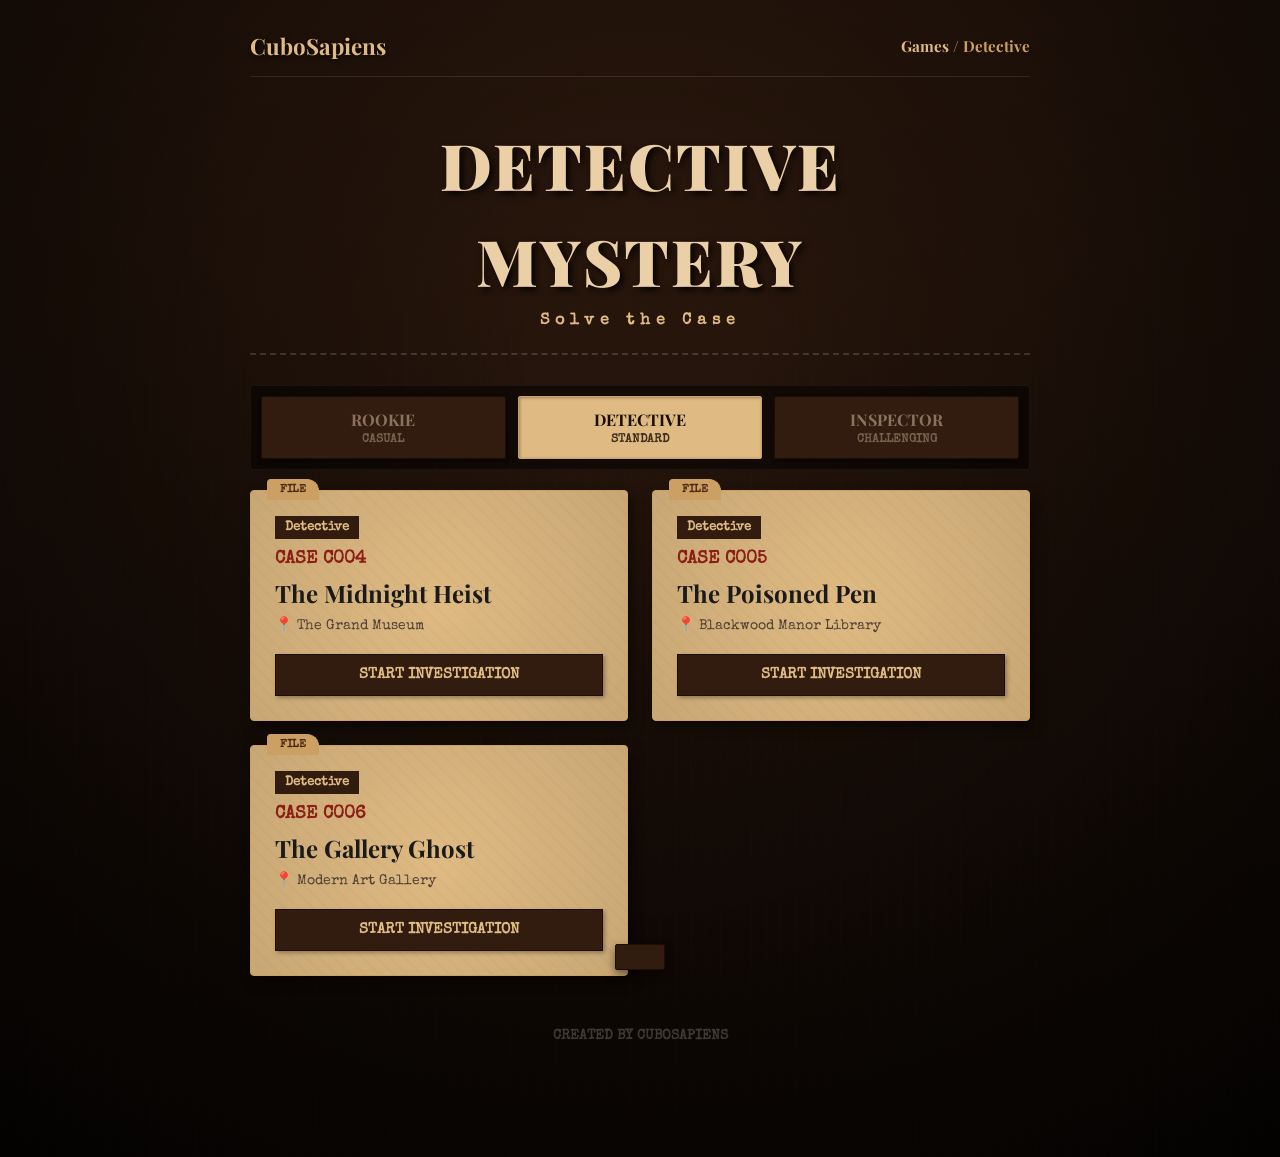
==== commit 8a535649: "feat: style fix" ====
--- a/Applications/Games/cubosapiens-games-detective-mystery/index.html
+++ b/Applications/Games/cubosapiens-games-detective-mystery/index.html
@@ -6,7 +6,7 @@
   <title>Detective Mystery</title>
   <link rel="preconnect" href="https://fonts.googleapis.com">
   <link rel="preconnect" href="https://fonts.gstatic.com" crossorigin>
-  <link href="https://fonts.googleapis.com/css2?family=Cinzel:wght@400;700;900&family=Outfit:wght@300;400;500;600;700&display=swap" rel="stylesheet">
+  <link href="https://fonts.googleapis.com/css2?family=Playfair+Display:ital,wght@0,400;0,700;0,900;1,400&family=Special+Elite&display=swap" rel="stylesheet">
   <link rel="stylesheet" href="styles.css">
 </head>
 <body>
--- a/Applications/Games/cubosapiens-games-detective-mystery/styles.css
+++ b/Applications/Games/cubosapiens-games-detective-mystery/styles.css
@@ -1,1039 +1,546 @@
+@import url('https://fonts.googleapis.com/css2?family=Playfair+Display:ital,wght@0,400;0,700;0,900;1,400&family=Special+Elite&display=swap');
+
 :root {
-  --bg0: #080810;
-  --bg1: #0f0f1a;
-  --glass: rgba(255, 255, 255, 0.03);
-  --glass-border: rgba(255, 255, 255, 0.08);
-  --glass-hover: rgba(255, 255, 255, 0.06);
-
-  --amber: #ffb300;
-  --amber-glow: rgba(255, 179, 0, 0.4);
-
-  --crimson: #ff2244;
-  --crimson-glow: rgba(255, 34, 68, 0.4);
-
-  --cyan: #00e5ff;
-  --cyan-glow: rgba(0, 229, 255, 0.35);
-
-  --green: #39ff14;
-  --green-glow: rgba(57, 255, 20, 0.4);
-
-  --text: #e8e8f0;
-  --muted: #7a7a99;
-  --dim: #3a3a55;
-
-  --font-base: 'Outfit', sans-serif;
-  --font-head: 'Cinzel', serif;
-}
-
-*, *::before, *::after {
-  box-sizing: border-box;
-  margin: 0;
-  padding: 0;
-}
-
-html { font-size: 16px; }
+  --wood-bg: #1c110a;
+  
+  /* Manila Folder Colors */
+  --folder-base: #dfba82;
+  --folder-dark: #cc9f63;
+  --folder-light: #ebd0a7;
+  
+  /* Paper / Casefile Colors */
+  --paper-cream: #fbf9f3;
+  --paper-edge: #e6dcc8;
+  --legal-blue: rgba(166, 212, 230, 0.5);
+  --legal-pink: rgba(232, 149, 149, 0.7);
+  
+  /* Ink Colors */
+  --ink: #1a1a1a;
+  --ink-red: #8b1e15;
+  --ink-blue: #1c3d5a;
+  --ink-green: #295725;
+  
+  /* Variables used by script.js */
+  --amber: #8c531b;
+  --cyan: #1c3d5a;
+  --crimson: #8b1e15;
+  --green: #295725;
+  --text: var(--ink);
+  --muted: #4e4035;
+
+  --font-base: 'Special Elite', monospace;
+  --font-head: 'Playfair Display', serif;
+}
+
+*, *::before, *::after { box-sizing: border-box; margin: 0; padding: 0; }
+html { font-size: 16px; scroll-behavior: smooth; }
 
 body {
-  background: var(--bg0);
-  color: var(--text);
+  background-color: var(--wood-bg);
+  /* Mahogany desk surface */
+  background-image: 
+    radial-gradient(circle at 50% 30%, transparent 10%, rgba(0,0,0,0.85) 100%),
+    repeating-linear-gradient(90deg, rgba(43,24,13,0.15) 0px, rgba(43,24,13,0.15) 2px, transparent 2px, transparent 15px),
+    linear-gradient(180deg, #2b180d 0%, #170d07 100%);
+  color: var(--ink);
   font-family: var(--font-base);
   font-size: 1rem;
-  font-weight: 300;
+  line-height: 1.5;
   min-height: 100vh;
   display: flex;
   flex-direction: column;
   align-items: center;
-  padding: 0 0 60px;
-  overflow-x: hidden;
-}
-
-/* Ambient Background Glows */
-body::before {
-  content: '';
-  position: fixed;
-  inset: 0;
-  pointer-events: none;
-  z-index: 0;
-  background:
-    radial-gradient(circle at 10% 20%, rgba(255, 179, 0, 0.07) 0%, transparent 40%),
-    radial-gradient(circle at 90% 80%, rgba(0, 229, 255, 0.05) 0%, transparent 40%),
-    radial-gradient(circle at 50% 50%, rgba(255, 34, 68, 0.03) 0%, transparent 50%);
-  filter: blur(40px);
-}
-
-body > * { position: relative; z-index: 1; }
+  padding: 0 0 80px;
+  position: relative;
+}
 
 .wrapper {
   width: 100%;
-  max-width: 720px;
+  max-width: 820px;
   display: flex;
   flex-direction: column;
   align-items: stretch;
-  gap: 16px;
-  padding: 20px 16px;
-}
-
-/* Glassmorphism Panel Utility */
-.glass-panel {
-  background: var(--glass);
-  backdrop-filter: blur(12px);
-  -webkit-backdrop-filter: blur(12px);
-  border: 1px solid var(--glass-border);
-  border-radius: 16px;
-  box-shadow: 0 8px 32px rgba(0, 0, 0, 0.3);
-}
+  gap: 20px;
+  padding: 30px 20px;
+  position: relative;
+  z-index: 1;
+}
+
+/* ─── TITLE BLOCK (Old Document Header) ─────────────────────── */
+.title-block {
+  text-align: center;
+  padding: 20px;
+  border-bottom: 2px dashed rgba(255, 255, 255, 0.15);
+  margin-bottom: 10px;
+}
+h1.game-title {
+  font-family: var(--font-head);
+  font-size: clamp(2.5rem, 7vw, 4rem);
+  font-weight: 900;
+  letter-spacing: 2px;
+  color: var(--folder-light);
+  text-shadow: 3px 3px 6px rgba(0,0,0,0.9);
+  text-transform: uppercase;
+}
+.game-sub {
+  font-family: var(--font-base);
+  font-size: 1rem;
+  color: var(--folder-base);
+  letter-spacing: 6px;
+  font-weight: bold;
+}
+.t1, .t2 { color: inherit; text-shadow: inherit; }
 
 /* ─── HEADER ─────────────────────────────────────────────────── */
 .site-header {
   display: flex;
   align-items: center;
   justify-content: space-between;
+  padding-bottom: 12px;
+  border-bottom: 1px solid rgba(255, 255, 255, 0.1);
+}
+.logo-slot { display: flex; align-items: center; gap: 12px; text-decoration: none; }
+.logo-slot img { height: 36px; border-radius: 50%; border: 2px solid var(--folder-base); box-shadow: 0 2px 8px rgba(0,0,0,0.5); }
+.site-name { font-family: var(--font-head); font-size: 1.4rem; font-weight: bold; color: var(--folder-base); text-shadow: 2px 2px 4px rgba(0,0,0,0.7); }
+.breadcrumb { font-family: var(--font-head); font-size: 0.95rem; color: var(--folder-dark); font-weight: bold; }
+.breadcrumb a { color: var(--folder-base); text-decoration: none; }
+
+/* ─── LOBBY / SETUP ─────────────────────────────────────────── */
+.setup-row {
+  display: flex;
+  gap: 12px;
+  margin: 0 auto 30px;
+  background: rgba(0,0,0,0.5);
+  padding: 10px;
+  border-radius: 4px;
+  border: 1px solid rgba(255,255,255,0.05);
+}
+.setup-btn {
+  flex: 1;
+  padding: 12px;
+  background: #311c0f;
+  border: 1px solid #1c0e06;
+  border-radius: 2px;
+  color: #8c725d;
+  font-family: var(--font-head);
+  font-size: 1rem;
+  font-weight: bold;
+  cursor: pointer;
+  box-shadow: 2px 2px 5px rgba(0,0,0,0.4);
+  text-transform: uppercase;
+}
+.setup-btn span { display: block; font-family: var(--font-base); font-size: 0.75rem; margin-top: 4px; opacity: 0.8; }
+.setup-btn.active {
+  background: var(--folder-base);
+  color: #1a0e06;
+  border-color: var(--folder-dark);
+  box-shadow: inset 1px 1px 3px rgba(0,0,0,0.3);
+}
+
+/* ─── LOBBY CASES GRID (Folder Dossiers) ────────────────────── */
+.lobby-cases-grid { display: grid; grid-template-columns: repeat(auto-fill, minmax(300px, 1fr)); gap: 24px; }
+.lobby-case-card {
+  background: var(--folder-base);
+  /* Subtle cardboard texture */
+  background-image: 
+    repeating-linear-gradient(45deg, rgba(0,0,0,0.02) 0px, rgba(0,0,0,0.02) 2px, transparent 2px, transparent 10px),
+    radial-gradient(circle at center, transparent 0%, rgba(0,0,0,0.1) 100%);
+  border: 1px solid var(--folder-dark);
+  border-radius: 4px;
+  padding: 24px;
+  box-shadow: 4px 6px 12px rgba(0,0,0,0.5);
+  position: relative;
+  cursor: pointer;
+  transition: transform 0.2s, box-shadow 0.2s;
+}
+.lobby-case-card:hover { transform: translateY(-4px) rotate(1deg); box-shadow: 8px 12px 20px rgba(0,0,0,0.7); }
+
+/* Folder Tab protruding from the card */
+.lobby-case-card::after {
+  content: 'FILE';
+  position: absolute;
+  top: -12px; left: 16px;
+  background: var(--folder-dark);
+  color: #4a2810;
+  font-size: 0.7rem;
+  font-weight: bold;
+  padding: 2px 12px;
+  border-radius: 4px 12px 0 0;
+  border: 1px solid var(--folder-dark);
+  border-bottom: none;
+}
+.lobby-case-diff {
+  display: inline-block;
+  padding: 2px 10px;
+  background: #311c0f;
+  color: var(--folder-base);
+  font-size: 0.8rem;
+  font-weight: bold;
+  margin-bottom: 8px;
+}
+.lobby-case-id { font-weight: bold; color: var(--ink-red); text-transform: uppercase; font-size: 1.1rem; margin-bottom: 6px; }
+.lobby-case-title { font-family: var(--font-head); font-size: 1.5rem; font-weight: bold; color: var(--ink); line-height: 1.2; margin-bottom: 8px; }
+.lobby-case-loc { color: var(--muted); font-size: 0.9rem; }
+
+.btn-start-case {
+  margin-top: 16px; width: 100%; padding: 12px;
+  background: #311c0f; color: var(--folder-base);
+  border: 1px solid #1c0e06;
+  font-family: var(--font-base); font-size: 0.95rem; font-weight: bold;
+  cursor: pointer; box-shadow: 2px 2px 4px rgba(0,0,0,0.3);
+}
+.btn-start-case:hover { background: #4a2810; color: #fff; }
+
+
+/* ─── GAME SCREEN (Active Case Dossier Folder) ───────────────── */
+#game-ui {
+  background: var(--folder-base);
+  background-image: 
+    repeating-linear-gradient(45deg, rgba(0,0,0,0.015) 0px, rgba(0,0,0,0.015) 2px, transparent 2px, transparent 8px),
+    radial-gradient(circle at center, transparent 0%, rgba(0,0,0,0.1) 100%);
+  border: 2px solid var(--folder-dark);
+  border-radius: 6px;
+  box-shadow: 0 15px 40px rgba(0,0,0,0.8);
+  padding: 20px;
+  position: relative;
+}
+
+/* Manila Folder Crease / Spine lines */
+#game-ui::before {
+  content: '';
+  position: absolute;
+  top: 0; bottom: 0; left: 50%;
+  width: 6px;
+  background: linear-gradient(90deg, rgba(0,0,0,0.15) 0%, transparent 50%, rgba(0,0,0,0.15) 100%);
+  pointer-events: none;
+  z-index: 1;
+}
+
+/* Case Header (Clip on top of Dossier) */
+.case-header {
+  background: #311c0f;
+  border-bottom: 3px solid #1c0e06;
+  padding: 16px 24px;
+  display: grid; grid-template-columns: 1fr auto 1fr; gap: 16px; align-items: center;
+  box-shadow: 0 4px 10px rgba(0,0,0,0.4);
+  margin-bottom: 20px;
+  position: relative;
+  z-index: 2;
+}
+/* Metal binder clip effect on header */
+.case-header::before {
+  content: '';
+  position: absolute;
+  top: -8px; left: 50%; transform: translateX(-50%);
+  width: 140px; height: 16px;
+  background: linear-gradient(180deg, #7a7a7a, #333333);
+  border-radius: 4px;
+  border: 1px solid #111;
+}
+
+.case-info { display: flex; flex-direction: column; gap: 4px; }
+.case-label { font-size: 0.8rem; font-weight: bold; color: #8c725d; text-transform: uppercase; }
+.case-number { font-family: var(--font-head); font-size: 1.5rem; font-weight: bold; color: var(--folder-base); }
+.case-right { text-align: right; }
+
+.timer-display { font-family: var(--font-base); font-size: 2.2rem; font-weight: bold; color: #fff; text-shadow: 0 2px 4px rgba(0,0,0,0.5); }
+.timer-display.urgent { color: #ff5555; }
+.score-display { font-family: var(--font-head); font-size: 2.2rem; font-weight: bold; color: var(--folder-base); }
+
+/* Lined Progress Bar */
+.progress-wrap {
+  background: rgba(0,0,0,0.15);
+  padding: 12px 16px;
+  display: flex; align-items: center; gap: 12px;
+  margin-bottom: 20px;
+  border: 1px solid rgba(0,0,0,0.1);
+  position: relative;
+  z-index: 2;
+}
+.progress-label { font-family: var(--font-head); color: #fff; font-weight: bold; }
+.progress-bar { flex: 1; height: 10px; background: #1a0c03; border: 1px solid rgba(255,255,255,0.05); overflow: hidden; }
+.progress-fill { height: 100%; background: var(--folder-light); width: 0%; transition: width 0.5s; }
+.progress-count { color: #fff; font-weight: bold; }
+
+/* Status Bar (stamp style) */
+.status-bar {
+  background: #c2a074;
+  padding: 10px;
+  text-align: center;
+  border: 1px solid var(--folder-dark);
+  margin-bottom: 0;
+  border-radius: 4px 4px 0 0;
+  position: relative;
+  z-index: 2;
+  box-shadow: inset 0 2px 5px rgba(0,0,0,0.1);
+}
+#status-text { font-family: var(--font-head); font-size: 1.1rem; font-weight: bold; color: var(--ink-red); text-transform: uppercase; }
+
+/* ─── PAPERY TABS ────────────────────────────────────────────── */
+.tabs-nav {
+  display: flex;
+  background: transparent;
+  border: none;
+  padding: 0 10px;
+  gap: 4px;
+  margin-bottom: -1px;
+  position: relative;
+  z-index: 10;
+}
+.tab-btn {
+  flex: 1;
+  padding: 14px 10px;
+  /* Manila File Tab Look */
+  background: var(--folder-dark);
+  border: 1px solid var(--folder-dark);
+  border-bottom: none;
+  border-radius: 6px 18px 0 0;
+  color: #4a2810;
+  font-family: var(--font-head);
+  font-size: 0.95rem;
+  font-weight: bold;
+  text-transform: uppercase;
+  cursor: pointer;
+  box-shadow: inset 0 2px 3px rgba(255,255,255,0.15), 0 -2px 3px rgba(0,0,0,0.15);
+}
+.tab-btn:hover { background: var(--folder-light); }
+.tab-btn.active {
+  background: var(--paper-cream);
+  color: var(--ink-red);
   padding-bottom: 16px;
-  border-bottom: 1px solid var(--glass-border);
-}
-.logo-slot {
+  border: 1px solid var(--folder-dark);
+  border-bottom: 1px solid var(--paper-cream); /* Hides folder edge */
+  z-index: 12;
+  box-shadow: inset 0 2px 3px rgba(255,255,255,0.8);
+}
+
+/* ─── PAPER SHEET CONTENT AREA ────────────────────────────────── */
+.tab-content-wrap {
+  background: var(--paper-cream);
+  /* Notebook / Typed Report paper background with lines & margins */
+  background-image: 
+    repeating-linear-gradient(var(--legal-blue), var(--legal-blue) 1px, transparent 1px, transparent 28px),
+    linear-gradient(90deg, transparent 59px, var(--legal-pink) 60px, var(--legal-pink) 61px, transparent 62px);
+  background-size: 100% 28px, 100% 100%;
+  background-position: 0 4px, 0 0;
+  border: 1px solid var(--folder-dark);
+  border-top: none;
+  box-shadow: 0 10px 25px rgba(0,0,0,0.3);
+  padding: 36px 24px 36px 80px; /* Shift content right to clear the legal pad margin line */
+  position: relative;
+  z-index: 2;
+  min-height: 480px;
+}
+
+/* Realistic CSS Paperclip in the top right corner */
+.tab-content-wrap::after {
+  content: '';
+  position: absolute;
+  top: -15px; right: 40px;
+  width: 20px; height: 55px;
+  border: 2px solid #999;
+  border-radius: 8px;
+  z-index: 30;
+  transform: rotate(15deg);
+  box-shadow: 2px 2px 4px rgba(0,0,0,0.3);
+  background: transparent;
+}
+/* Inner wire of paperclip */
+.tab-content-wrap::before {
+  content: '';
+  position: absolute;
+  top: -7px; right: 44px;
+  width: 12px; height: 38px;
+  border: 2px solid #999;
+  border-radius: 5px;
+  z-index: 30;
+  transform: rotate(15deg);
+  background: transparent;
+}
+
+/* CONFIDENTIAL Rubber Stamp */
+.tab-content-wrap::before {
+  content: 'CONFIDENTIAL';
+  position: absolute;
+  bottom: 24px; right: 30px;
+  font-family: var(--font-base);
+  font-size: 2.2rem;
+  font-weight: bold;
+  color: rgba(139, 30, 21, 0.2);
+  border: 4px double rgba(139, 30, 21, 0.2);
+  padding: 4px 16px;
+  transform: rotate(-12deg);
+  pointer-events: none;
+  z-index: 10;
+}
+
+.phase-section { display: none; }
+.phase-section.active { display: block; }
+
+/* ─── CRIME SCENE (Typed Report Sheet) ───────────────────────── */
+.crime-scene-header { font-family: var(--font-head); font-size: 1.3rem; font-weight: bold; color: var(--ink-red); border-bottom: 2px solid var(--ink-red); margin-bottom: 16px; padding-bottom: 4px; text-transform: uppercase; }
+.crime-scene-text {
+  font-size: 1.1rem;
+  line-height: 1.75;
+  background: transparent;
+  border: none;
+  margin-bottom: 30px;
+  padding: 0;
+}
+
+.evidence-grid { display: grid; grid-template-columns: repeat(auto-fill, minmax(200px, 1fr)); gap: 16px; }
+.evidence-chip {
+  background: #fdfbf7;
+  border: 1px solid #c2ad8f;
+  padding: 12px;
   display: flex;
   align-items: center;
   gap: 12px;
-  text-decoration: none;
-}
-.logo-slot img {
-  box-shadow: 0 0 15px var(--amber-glow);
-  height: 32px;
-  border-radius: 100%;
-  border: 1px solid var(--amber);
-}
-.site-name {
-  font-family: var(--font-head);
-  font-size: 1.1rem;
-  font-weight: 700;
-  line-height: 1.2;
-  background: linear-gradient(90deg, var(--amber), var(--cyan));
-  -webkit-background-clip: text;
-  -webkit-text-fill-color: transparent;
-  background-clip: text;
-  letter-spacing: 2px;
-}
-.breadcrumb { font-size: 0.85rem; color: var(--muted); letter-spacing: 1px; }
-.breadcrumb a { color: var(--muted); text-decoration: none; transition: color 0.2s; }
-.breadcrumb a:hover { color: var(--amber); }
-
-/* ─── TITLE BLOCK ────────────────────────────────────────────── */
-.title-block {
-  text-align: center;
-  padding: 28px 20px 22px;
-  position: relative;
-  overflow: hidden;
-}
-.title-block::before {
-  content: '🔍';
-  position: absolute;
-  font-size: 9rem;
-  opacity: 0.04;
-  top: 50%;
-  left: 50%;
-  transform: translate(-50%, -50%);
-  pointer-events: none;
-}
-h1.game-title {
-  font-family: var(--font-head);
-  font-size: clamp(1.8rem, 5vw, 2.8rem);
-  font-weight: 900;
-  letter-spacing: 5px;
-  margin-bottom: 8px;
-  text-transform: uppercase;
-}
-.t1 { color: #fff; text-shadow: 0 0 20px rgba(255,255,255,0.4); }
-.t2 { color: var(--amber); text-shadow: 0 0 20px var(--amber-glow); }
-.t3 { color: var(--cyan); text-shadow: 0 0 20px var(--cyan-glow); }
-.game-sub {
-  font-size: 0.85rem;
-  color: var(--muted);
-  letter-spacing: 4px;
-  text-transform: uppercase;
-  font-weight: 500;
-}
-
-/* ─── CASE HEADER ────────────────────────────────────────────── */
-.case-header {
-  display: grid;
-  grid-template-columns: 1fr auto 1fr;
-  align-items: center;
-  gap: 12px;
-  padding: 16px 20px;
-}
-.case-info { display: flex; flex-direction: column; gap: 4px; }
-.case-label {
-  font-size: 0.7rem;
-  letter-spacing: 3px;
-  color: var(--muted);
-  text-transform: uppercase;
-  font-weight: 600;
-}
-.case-number {
-  font-family: var(--font-head);
-  font-size: 1.1rem;
-  font-weight: 700;
-  color: var(--amber);
-  text-shadow: 0 0 10px var(--amber-glow);
-}
-.case-right { text-align: right; }
-
-.timer-wrap { text-align: center; }
-.timer-display {
-  font-family: var(--font-head);
-  font-size: 2rem;
-  font-weight: 700;
-  color: var(--amber);
-  text-shadow: 0 0 15px var(--amber-glow);
-  line-height: 1;
-}
-.timer-label {
-  font-size: 0.65rem;
-  letter-spacing: 3px;
-  color: var(--muted);
-  text-transform: uppercase;
-  margin-top: 3px;
-}
-.timer-display.urgent {
-  color: var(--crimson);
-  text-shadow: 0 0 15px var(--crimson-glow);
-  animation: blink 0.8s ease-in-out infinite;
-}
-@keyframes blink { 0%, 100% { opacity: 1; } 50% { opacity: 0.5; } }
-
-.score-display {
-  font-family: var(--font-head);
-  font-size: 1.6rem;
-  font-weight: 700;
-  color: var(--cyan);
-  text-shadow: 0 0 15px var(--cyan-glow);
-}
-
-/* ─── PROGRESS BAR ───────────────────────────────────────────── */
-.progress-wrap {
-  padding: 12px 20px;
-  display: flex;
-  align-items: center;
-  gap: 12px;
-}
-.progress-label {
-  font-size: 0.75rem;
-  letter-spacing: 2px;
-  color: var(--muted);
-  text-transform: uppercase;
-  white-space: nowrap;
-}
-.progress-bar {
-  flex: 1;
-  height: 6px;
-  background: rgba(255,255,255,0.06);
-  border-radius: 3px;
-  overflow: hidden;
-}
-.progress-fill {
-  height: 100%;
-  background: linear-gradient(90deg, var(--amber), var(--cyan));
-  border-radius: 3px;
-  transition: width 0.6s cubic-bezier(0.4, 0, 0.2, 1);
-  box-shadow: 0 0 8px var(--amber-glow);
-  width: 0%;
-}
-.progress-count {
-  font-size: 0.8rem;
-  font-weight: 600;
-  color: var(--muted);
-  white-space: nowrap;
-}
-
-/* ─── STATUS BAR ─────────────────────────────────────────────── */
-.status-bar {
-  padding: 14px 20px;
-  display: flex;
-  align-items: center;
-  justify-content: center;
-  gap: 10px;
-  min-height: 52px;
-}
-.status-icon { font-size: 1.1rem; }
-#status-text {
-  font-size: 0.88rem;
-  font-weight: 600;
-  text-transform: uppercase;
-  letter-spacing: 3px;
-  transition: color 0.3s;
-  text-align: center;
-}
-
-/* ─── PHASE: STUDY CRIME SCENE ───────────────────────────────── */
-.phase-section { display: none; }
-.phase-section.active { display: block; }
-
-.crime-scene-wrap {
-  padding: 20px;
-}
-.crime-scene-header {
-  font-size: 0.75rem;
-  letter-spacing: 3px;
-  color: var(--amber);
-  text-transform: uppercase;
-  font-weight: 700;
-  margin-bottom: 16px;
-  display: flex;
-  align-items: center;
-  gap: 8px;
-}
-.crime-scene-header::after {
-  content: '';
-  flex: 1;
-  height: 1px;
-  background: linear-gradient(90deg, var(--amber-glow), transparent);
-}
-
-.crime-scene-text {
-  font-size: 1rem;
-  line-height: 1.8;
-  color: var(--text);
-  background: rgba(255, 179, 0, 0.04);
-  border-left: 3px solid var(--amber);
-  padding: 16px 20px;
-  border-radius: 0 8px 8px 0;
-  margin-bottom: 16px;
-  font-weight: 300;
-}
-
-.evidence-grid {
-  display: grid;
-  grid-template-columns: repeat(auto-fill, minmax(160px, 1fr));
-  gap: 10px;
-  margin-top: 16px;
-}
-
-.evidence-chip {
-  background: rgba(0, 229, 255, 0.05);
-  border: 1px solid rgba(0, 229, 255, 0.2);
-  border-radius: 10px;
-  padding: 10px 14px;
-  display: flex;
-  align-items: flex-start;
-  gap: 10px;
-  font-size: 0.82rem;
-  line-height: 1.4;
-  color: #bbb;
-  transition: all 0.2s;
-}
-.evidence-chip:hover {
-  background: rgba(0, 229, 255, 0.08);
-  border-color: rgba(0, 229, 255, 0.4);
-  color: var(--text);
-}
-.evidence-icon { font-size: 1.2rem; flex-shrink: 0; }
-
-/* ─── SUSPECTS PHASE ─────────────────────────────────────────── */
-.suspects-wrap { padding: 20px; }
-.section-header {
-  font-size: 0.75rem;
-  letter-spacing: 3px;
-  color: var(--cyan);
-  text-transform: uppercase;
-  font-weight: 700;
-  margin-bottom: 16px;
-  display: flex;
-  align-items: center;
-  gap: 8px;
-}
-.section-header::after {
-  content: '';
-  flex: 1;
-  height: 1px;
-  background: linear-gradient(90deg, var(--cyan-glow), transparent);
-}
-
-.suspects-grid {
-  display: grid;
-  grid-template-columns: repeat(auto-fill, minmax(200px, 1fr));
-  gap: 12px;
-}
-
+  box-shadow: 1px 2px 4px rgba(0,0,0,0.15);
+  position: relative;
+}
+/* Masking tape holding the evidence card */
+.evidence-chip::before {
+  content: ''; position: absolute; top: -8px; left: 30px;
+  width: 45px; height: 16px; background: rgba(235, 220, 195, 0.7);
+  transform: rotate(-4deg); box-shadow: 0 1px 2px rgba(0,0,0,0.1);
+}
+.evidence-icon { font-size: 1.6rem; filter: sepia(0.5); }
+
+/* ─── SUSPECTS PHASE (Polaroid Mugshots) ──────────────────────── */
+.section-header { font-family: var(--font-head); font-size: 1.3rem; font-weight: bold; color: var(--ink-blue); border-bottom: 2px solid var(--ink-blue); margin-bottom: 20px; padding-bottom: 4px; text-transform: uppercase; }
+.suspects-grid { display: grid; grid-template-columns: repeat(auto-fill, minmax(200px, 1fr)); gap: 20px; }
 .suspect-card {
-  background: rgba(0,0,0,0.3);
-  border: 1px solid var(--glass-border);
-  border-radius: 14px;
-  padding: 16px;
+  background: #fff;
+  border: 1px solid #ddd;
+  padding: 12px 12px 28px 12px;
+  box-shadow: 2px 4px 8px rgba(0,0,0,0.25);
   cursor: pointer;
-  transition: all 0.3s cubic-bezier(0.4, 0, 0.2, 1);
-  position: relative;
-  overflow: hidden;
-}
-.suspect-card::before {
-  content: '';
-  position: absolute;
-  inset: 0;
-  border-radius: 14px;
-  opacity: 0;
-  transition: opacity 0.3s;
-}
-.suspect-card:hover {
-  border-color: rgba(255, 179, 0, 0.4);
-  transform: translateY(-3px);
-  box-shadow: 0 8px 24px rgba(0,0,0,0.4), 0 0 15px var(--amber-glow);
-}
-.suspect-card:hover::before {
-  background: rgba(255, 179, 0, 0.04);
-  opacity: 1;
-}
-.suspect-card.selected {
-  border-color: var(--amber);
-  box-shadow: 0 0 0 2px var(--amber), 0 8px 24px rgba(0,0,0,0.4), 0 0 20px var(--amber-glow);
-}
-.suspect-card.selected::before {
-  background: rgba(255, 179, 0, 0.07);
-  opacity: 1;
-}
-.suspect-card.eliminated {
-  opacity: 0.4;
-  cursor: default;
-  pointer-events: none;
-}
+  position: relative;
+  transition: transform 0.2s;
+}
+.suspect-card:nth-child(odd) { transform: rotate(-2deg); }
+.suspect-card:nth-child(even) { transform: rotate(1.5deg); }
+.suspect-card:hover { transform: scale(1.04) rotate(0deg); z-index: 5; box-shadow: 4px 8px 15px rgba(0,0,0,0.35); }
+.suspect-card.selected { border: 2px solid var(--ink-red); transform: scale(1.04) rotate(0deg); z-index: 5; box-shadow: 4px 8px 15px rgba(139, 30, 21, 0.3); }
+.suspect-card.eliminated { opacity: 0.55; filter: grayscale(90%); pointer-events: none; }
 .suspect-card.eliminated::after {
-  content: '✗ ELIMINATED';
-  position: absolute;
-  inset: 0;
-  display: flex;
-  align-items: center;
-  justify-content: center;
-  background: rgba(0,0,0,0.6);
-  border-radius: 14px;
-  color: var(--crimson);
-  font-size: 0.75rem;
-  font-weight: 700;
-  letter-spacing: 2px;
-}
-
-.suspect-avatar {
-  font-size: 2.4rem;
-  display: block;
-  margin-bottom: 10px;
-  line-height: 1;
-}
-.suspect-name {
-  font-family: var(--font-head);
-  font-size: 0.95rem;
-  font-weight: 700;
-  color: var(--text);
-  margin-bottom: 4px;
-}
-.suspect-role {
-  font-size: 0.72rem;
-  color: var(--muted);
-  text-transform: uppercase;
-  letter-spacing: 1.5px;
-  margin-bottom: 10px;
-}
-.suspect-traits {
-  display: flex;
-  flex-wrap: wrap;
-  gap: 5px;
-}
-.trait-tag {
-  background: rgba(255,255,255,0.05);
-  border: 1px solid var(--glass-border);
-  border-radius: 20px;
-  padding: 2px 8px;
-  font-size: 0.68rem;
-  color: var(--muted);
-  letter-spacing: 0.5px;
-}
-
-/* ─── CLUE PHASE ─────────────────────────────────────────────── */
-.clue-phase-wrap { padding: 20px; }
-
+  content: '✗ ELIMINATED'; position: absolute; top: 40%; left: 50%; transform: translate(-50%, -50%) rotate(-12deg);
+  color: #c00; font-family: var(--font-base); font-size: 1.5rem; font-weight: bold; border: 3px solid #c00; padding: 2px 6px; background: rgba(255,255,255,0.95);
+}
+.suspect-avatar { font-size: 4rem; display: block; text-align: center; margin-bottom: 8px; background: #eae2d5; padding: 12px; border: 1px solid #ccc; }
+.suspect-name { font-family: var(--font-head); font-size: 1.2rem; font-weight: bold; text-align: center; margin-bottom: 4px; color: #222; }
+.suspect-role { font-size: 0.8rem; text-align: center; color: #666; margin-bottom: 12px; text-transform: uppercase; font-weight: bold;}
+.suspect-traits { display: flex; flex-wrap: wrap; gap: 4px; justify-content: center; }
+.trait-tag { font-size: 0.7rem; border: 1px solid #aaa; padding: 2px 6px; color: #444; border-radius: 1px; }
+
+/* ─── CLUES PHASE ────────────────────────────────────────────── */
 .question-box {
-  background: rgba(0, 229, 255, 0.04);
-  border: 1px solid rgba(0, 229, 255, 0.2);
-  border-radius: 12px;
-  padding: 20px;
-  margin-bottom: 20px;
-  position: relative;
-}
-.question-label {
-  font-size: 0.7rem;
-  letter-spacing: 3px;
-  color: var(--cyan);
-  text-transform: uppercase;
-  font-weight: 700;
-  margin-bottom: 10px;
-}
-.question-text {
-  font-size: 1.05rem;
-  line-height: 1.7;
-  color: var(--text);
-  font-weight: 300;
-}
-.question-number {
-  position: absolute;
-  top: -10px;
-  left: 20px;
-  background: var(--cyan);
-  color: #000;
-  font-size: 0.7rem;
-  font-weight: 700;
-  padding: 2px 10px;
-  border-radius: 20px;
-  letter-spacing: 1px;
-}
-
-.answer-options {
-  display: flex;
-  flex-direction: column;
-  gap: 10px;
-}
-
+  background: transparent;
+  border: 1px dashed rgba(0,0,0,0.3);
+  padding: 20px 20px 20px 0; /* Align with left margin */
+  margin-bottom: 24px;
+}
+.question-number { font-weight: bold; color: var(--ink-red); text-decoration: underline; margin-bottom: 8px; display: block; font-size: 1.1rem; }
+.question-text { font-family: var(--font-head); font-size: 1.3rem; font-weight: bold; color: var(--ink); line-height: 1.5; }
+
+.answer-options { display: flex; flex-direction: column; gap: 10px; }
 .answer-btn {
-  width: 100%;
-  text-align: left;
-  padding: 14px 18px;
-  background: rgba(255,255,255,0.02);
-  border: 1px solid var(--glass-border);
-  border-radius: 12px;
-  color: var(--text);
-  font-family: var(--font-base);
-  font-size: 0.92rem;
-  font-weight: 400;
-  cursor: pointer;
-  transition: all 0.25s cubic-bezier(0.4, 0, 0.2, 1);
-  display: flex;
-  align-items: center;
-  gap: 14px;
-  line-height: 1.5;
-}
-.answer-btn:hover:not(:disabled) {
-  background: rgba(255, 179, 0, 0.06);
-  border-color: rgba(255, 179, 0, 0.4);
-  transform: translateX(4px);
-  box-shadow: 0 4px 12px rgba(0,0,0,0.3);
-}
-.answer-btn:active:not(:disabled) { transform: translateX(2px); }
-.answer-btn:disabled { cursor: default; }
-.answer-btn.correct {
-  background: rgba(57, 255, 20, 0.1);
-  border-color: var(--green);
-  color: var(--green);
-  box-shadow: 0 0 15px var(--green-glow);
-}
-.answer-btn.wrong {
-  background: rgba(255, 34, 68, 0.08);
-  border-color: var(--crimson);
-  color: var(--crimson);
-}
-.answer-btn.reveal {
-  background: rgba(255, 179, 0, 0.08);
-  border-color: var(--amber);
-  color: var(--amber);
-}
-.answer-letter {
-  font-family: var(--font-head);
-  font-size: 0.9rem;
-  font-weight: 700;
-  width: 28px;
-  height: 28px;
-  border-radius: 50%;
-  background: rgba(255,255,255,0.06);
-  display: flex;
-  align-items: center;
-  justify-content: center;
-  flex-shrink: 0;
-  transition: all 0.25s;
-}
-.answer-btn.correct .answer-letter {
-  background: var(--green);
-  color: #000;
-}
-.answer-btn.wrong .answer-letter {
-  background: var(--crimson);
-  color: #fff;
-}
-.answer-btn.reveal .answer-letter {
-  background: var(--amber);
-  color: #000;
-}
-
-.clue-feedback {
-  margin-top: 14px;
-  padding: 14px 18px;
-  border-radius: 10px;
-  font-size: 0.9rem;
-  line-height: 1.6;
-  display: none;
-}
+  width: 100%; text-align: left; padding: 12px 16px;
+  background: transparent; border: 1px solid var(--ink-light);
+  color: var(--ink); font-family: var(--font-base); font-size: 1rem; font-weight: bold;
+  cursor: pointer; display: flex; align-items: center; gap: 12px;
+}
+.answer-btn:hover:not(:disabled) { background: rgba(0,0,0,0.04); }
+.answer-btn.correct { background: #e2f0d9; border-color: #385723; color: #385723; }
+.answer-btn.wrong { background: #fce4d6; border-color: #c65911; color: #c65911; text-decoration: line-through; }
+.answer-btn.reveal { background: #fff2cc; border-color: #d6b236; color: #856404; }
+
+.answer-letter { font-family: var(--font-head); font-weight: bold; font-size: 1.1rem; border-right: 1px solid var(--ink-light); padding-right: 12px; }
+
+.clue-feedback { margin-top: 16px; padding: 16px; border: 2px dashed; font-weight: bold; display: none; }
 .clue-feedback.show { display: block; }
-.clue-feedback.correct {
-  background: rgba(57, 255, 20, 0.07);
-  border: 1px solid rgba(57, 255, 20, 0.25);
-  color: #aaffaa;
-}
-.clue-feedback.wrong {
-  background: rgba(255, 34, 68, 0.07);
-  border: 1px solid rgba(255, 34, 68, 0.25);
-  color: #ffaaaa;
-}
-.clue-feedback strong { font-weight: 700; }
+.clue-feedback.correct { border-color: #385723; color: #385723; background: #e2f0d9; }
+.clue-feedback.wrong { border-color: #c65911; color: #c65911; background: #fce4d6; }
+
+.hint-bar { display: flex; align-items: center; justify-content: space-between; padding: 12px 16px; background: rgba(0,0,0,0.03); border: 1px dashed rgba(0,0,0,0.2); margin-top: 16px;}
+.hint-count { font-weight: bold; }
+.hint-count span { color: var(--ink-red); }
+.hint-btn { padding: 8px 16px; background: #311c0f; color: var(--folder-base); border: none; font-family: var(--font-base); font-weight: bold; cursor: pointer; }
+.hint-btn:disabled { opacity: 0.5; }
+
+.next-btn { width: 100%; padding: 14px; background: var(--ink-blue); color: #fff; border: none; font-family: var(--font-base); font-size: 1.1rem; font-weight: bold; cursor: pointer; margin-top: 16px; display: none; }
+.next-btn.show { display: block; }
 
 /* ─── ACCUSATION PHASE ───────────────────────────────────────── */
-.accusation-wrap { padding: 20px; }
-
-.accusation-prompt {
-  font-size: 0.95rem;
-  line-height: 1.7;
-  color: var(--muted);
-  margin-bottom: 20px;
-  text-align: center;
-}
-.accusation-prompt strong { color: var(--amber); }
-
-.suspect-select-grid {
-  display: grid;
-  grid-template-columns: repeat(auto-fill, minmax(140px, 1fr));
-  gap: 10px;
-  margin-bottom: 20px;
-}
-
-.accuse-card {
-  background: rgba(0,0,0,0.3);
-  border: 1px solid var(--glass-border);
-  border-radius: 12px;
-  padding: 14px 12px;
-  cursor: pointer;
-  text-align: center;
-  transition: all 0.3s;
-  position: relative;
-}
-.accuse-card:hover {
-  border-color: rgba(255, 34, 68, 0.5);
-  transform: translateY(-2px);
-  box-shadow: 0 6px 20px rgba(255, 34, 68, 0.15);
-}
-.accuse-card.accused {
-  border-color: var(--crimson);
-  box-shadow: 0 0 0 2px var(--crimson), 0 0 20px var(--crimson-glow);
-  background: rgba(255, 34, 68, 0.08);
-}
-.accuse-card .suspect-avatar { font-size: 2rem; margin-bottom: 6px; }
-.accuse-card .suspect-name { font-size: 0.82rem; }
-
-.confirm-accusation {
-  width: 100%;
-  padding: 16px;
-  background: linear-gradient(135deg, var(--crimson), #aa0022);
-  border: none;
-  border-radius: 12px;
-  color: #fff;
-  font-family: var(--font-base);
-  font-size: 1rem;
-  font-weight: 700;
-  text-transform: uppercase;
-  letter-spacing: 3px;
-  cursor: pointer;
-  transition: all 0.3s;
-  box-shadow: 0 4px 20px var(--crimson-glow);
-  display: none;
-}
-.confirm-accusation:hover {
-  transform: translateY(-2px);
-  box-shadow: 0 8px 25px var(--crimson-glow);
-}
+#phase-accuse { padding-top: 24px; border-top: 2px dashed rgba(0,0,0,0.2); margin-top: 24px; }
+.accusation-prompt { font-family: var(--font-head); font-size: 1.2rem; text-align: center; margin-bottom: 20px; font-weight: bold; color: var(--ink-red); }
+
+.suspect-select-grid { display: grid; grid-template-columns: repeat(auto-fill, minmax(140px, 1fr)); gap: 12px; margin-bottom: 24px; }
+.accuse-card { background: #fff; border: 1px solid #ccc; padding: 10px; cursor: pointer; text-align: center; box-shadow: 1px 2px 4px rgba(0,0,0,0.15); }
+.accuse-card.accused { border: 3px solid var(--ink-red); transform: scale(1.03); box-shadow: 2px 4px 8px rgba(0,0,0,0.3); }
+.accuse-card .suspect-avatar { font-size: 2rem; margin-bottom: 8px; }
+.accuse-card .suspect-name { font-family: var(--font-head); font-weight: bold; font-size: 0.95rem;}
+
+.confirm-accusation { width: 100%; padding: 16px; background: var(--ink-red); color: #fff; border: none; font-family: var(--font-base); font-size: 1.2rem; font-weight: bold; cursor: pointer; display: none; }
 .confirm-accusation.show { display: block; }
 
-/* ─── HINT PANEL ─────────────────────────────────────────────── */
-.hint-bar {
-  display: flex;
-  align-items: center;
-  justify-content: space-between;
-  padding: 12px 20px;
-  background: rgba(255, 179, 0, 0.04);
-  border: 1px solid rgba(255, 179, 0, 0.12);
-  border-radius: 12px;
-}
-.hint-count {
-  font-size: 0.82rem;
-  color: var(--muted);
-  letter-spacing: 1px;
-}
-.hint-count span {
-  color: var(--amber);
-  font-weight: 700;
-  font-family: var(--font-head);
-}
-.hint-btn {
-  padding: 8px 18px;
-  background: rgba(255, 179, 0, 0.1);
-  border: 1px solid rgba(255, 179, 0, 0.3);
-  border-radius: 8px;
-  color: var(--amber);
-  font-family: var(--font-base);
-  font-size: 0.82rem;
-  font-weight: 600;
-  letter-spacing: 1.5px;
-  text-transform: uppercase;
-  cursor: pointer;
-  transition: all 0.25s;
-}
-.hint-btn:hover:not(:disabled) {
-  background: var(--amber);
-  color: #000;
-  box-shadow: 0 4px 12px var(--amber-glow);
-}
-.hint-btn:disabled {
-  opacity: 0.4;
-  cursor: default;
-}
-
-/* ─── NOTEBOOK (clue log) ────────────────────────────────────── */
-.notebook-wrap { padding: 16px 20px; }
-.notebook-title {
-  font-size: 0.72rem;
-  letter-spacing: 3px;
-  color: var(--muted);
-  text-transform: uppercase;
-  font-weight: 600;
-  margin-bottom: 12px;
-}
-.notebook-entries {
-  display: flex;
-  flex-direction: column;
-  gap: 8px;
-  max-height: 160px;
-  overflow-y: auto;
-}
-.notebook-entries::-webkit-scrollbar { width: 4px; }
-.notebook-entries::-webkit-scrollbar-track { background: transparent; }
-.notebook-entries::-webkit-scrollbar-thumb { background: var(--dim); border-radius: 2px; }
-
-.notebook-entry {
-  display: flex;
-  align-items: flex-start;
-  gap: 10px;
-  font-size: 0.82rem;
-  color: #aaa;
-  line-height: 1.5;
-  padding: 6px 10px;
-  background: rgba(255,255,255,0.02);
-  border-radius: 8px;
-  border-left: 2px solid transparent;
-}
-.notebook-entry.clue-correct { border-left-color: var(--green); }
-.notebook-entry.clue-wrong { border-left-color: var(--crimson); }
-.notebook-entry.clue-hint { border-left-color: var(--amber); }
-.notebook-icon { flex-shrink: 0; }
-
-/* ─── ACTION BUTTONS ─────────────────────────────────────────── */
-.action-row {
-  display: flex;
-  gap: 12px;
-}
-.act-btn {
-  flex: 1;
-  padding: 14px;
-  background: rgba(255,255,255,0.03);
-  border: 1px solid var(--glass-border);
-  border-radius: 12px;
-  color: var(--text);
-  font-family: var(--font-base);
-  font-size: 0.88rem;
-  font-weight: 600;
-  text-transform: uppercase;
-  letter-spacing: 2px;
-  cursor: pointer;
-  display: flex;
-  align-items: center;
-  justify-content: center;
-  gap: 10px;
-  transition: all 0.3s;
-}
-.act-btn i { font-size: 1rem; }
-#btn-restart:hover {
-  background: rgba(255,255,255,0.08);
-  transform: translateY(-2px);
-  box-shadow: 0 8px 20px rgba(0,0,0,0.3);
-}
-#btn-newcase:hover {
-  background: var(--amber);
-  color: #000;
-  border-color: var(--amber);
-  transform: translateY(-2px);
-  box-shadow: 0 8px 20px var(--amber-glow);
-}
-.next-btn {
-  width: 100%;
-  padding: 14px;
-  background: rgba(0, 229, 255, 0.08);
-  border: 1px solid rgba(0, 229, 255, 0.25);
-  border-radius: 12px;
-  color: var(--cyan);
-  font-family: var(--font-base);
-  font-size: 0.92rem;
-  font-weight: 700;
-  text-transform: uppercase;
-  letter-spacing: 2px;
-  cursor: pointer;
-  transition: all 0.3s;
-  display: none;
-}
-.next-btn:hover { background: var(--cyan); color: #000; box-shadow: 0 4px 16px var(--cyan-glow); }
-.next-btn.show { display: block; }
-
-/* ─── DIFFICULTY SELECTOR ────────────────────────────────────── */
-.setup-row {
-  display: flex;
-  gap: 8px;
-  background: rgba(0,0,0,0.2);
-  padding: 6px;
-  border-radius: 20px;
-  border: 1px solid var(--glass-border);
-}
-.setup-btn {
-  flex: 1;
-  padding: 11px 8px;
-  background: transparent;
-  border: none;
-  border-radius: 14px;
-  color: var(--muted);
-  font-family: var(--font-base);
-  font-size: 0.88rem;
-  font-weight: 600;
-  cursor: pointer;
-  letter-spacing: 1px;
-  text-align: center;
-  transition: all 0.3s cubic-bezier(0.4, 0, 0.2, 1);
-  line-height: 1.4;
-}
-.setup-btn span { font-size: 0.72rem; opacity: 0.7; display: block; margin-top: 2px; }
-.setup-btn:hover { background: var(--glass-hover); color: var(--text); }
-.setup-btn[data-diff="easy"].active {
-  background: rgba(57, 255, 20, 0.12);
-  color: var(--green);
-  border: 1px solid rgba(57, 255, 20, 0.3);
-  box-shadow: 0 0 12px var(--green-glow);
-}
-.setup-btn[data-diff="medium"].active {
-  background: rgba(255, 179, 0, 0.12);
-  color: var(--amber);
-  border: 1px solid rgba(255, 179, 0, 0.3);
-  box-shadow: 0 0 12px var(--amber-glow);
-}
-.setup-btn[data-diff="hard"].active {
-  background: rgba(255, 34, 68, 0.12);
-  color: var(--crimson);
-  border: 1px solid rgba(255, 34, 68, 0.3);
-  box-shadow: 0 0 12px var(--crimson-glow);
-}
-
-/* ─── HOW TO PLAY ─────────────────────────────────────────────── */
-.htp-wrap { overflow: hidden; }
-.htp-header {
-  display: flex;
-  align-items: center;
-  gap: 12px;
-  padding: 16px 20px;
-  cursor: pointer;
-  user-select: none;
-  transition: all 0.3s;
-}
-.htp-header:hover { background: var(--glass-hover); border-radius: 16px; }
-.htp-label {
-  font-size: 0.88rem;
-  font-weight: 700;
-  letter-spacing: 3px;
-  text-transform: uppercase;
-  color: var(--text);
-  flex: 1;
-}
-.htp-icon { color: var(--amber); font-size: 1.1rem; }
-.htp-chev { color: var(--muted); transition: transform 0.3s; }
-.htp-chev.open { transform: rotate(180deg); }
-.htp-body { display: none; padding: 20px; background: rgba(0,0,0,0.2); border-radius: 0 0 16px 16px; }
+/* ─── NOTEBOOK LOG ───────────────────────────────────────────── */
+.notebook-title { font-family: var(--font-head); font-size: 1.2rem; font-weight: bold; margin-bottom: 12px; text-decoration: underline; }
+.notebook-entries { display: flex; flex-direction: column; gap: 8px; max-height: 300px; overflow-y: auto; }
+.notebook-entry { font-family: var(--font-base); font-size: 0.95rem; padding: 8px 12px; border-bottom: 1px solid rgba(0,0,0,0.08); }
+.notebook-entry.clue-correct { color: var(--ink-green); }
+.notebook-entry.clue-wrong { color: var(--ink-red); }
+.notebook-entry.clue-hint { color: var(--ink-blue); }
+
+/* ─── ACTION BUTTONS (Dossier Buttons) ────────────────────────── */
+.action-row { display: flex; gap: 12px; margin-top: 16px; }
+.act-btn { flex: 1; padding: 12px; background: #311c0f; border: 1px solid #1c0e06; color: var(--folder-base); font-family: var(--font-base); font-weight: bold; font-size: 1rem; cursor: pointer; transition: 0.2s; }
+.act-btn:hover { background: #4a2810; color: #fff; }
+
+/* ─── HOW TO PLAY (Tucked away paper) ────────────────────────── */
+.htp-wrap { margin-top: 16px; border: 1px solid var(--folder-dark); background: rgba(0,0,0,0.05); }
+.htp-header { display: flex; align-items: center; gap: 12px; padding: 16px 20px; cursor: pointer; font-weight: bold; font-family: var(--font-head); font-size: 1.1rem; border-bottom: 1px solid rgba(0,0,0,0.1); }
+.htp-label { flex: 1; }
+.htp-body { display: none; padding: 20px; background: rgba(0,0,0,0.03); }
 .htp-body.open { display: block; }
-.htp-body ul { list-style: none; display: flex; flex-direction: column; gap: 12px; }
-.htp-body li {
-  font-size: 0.92rem;
-  line-height: 1.6;
-  color: #bbb;
-  padding-left: 22px;
-  position: relative;
-}
-.htp-body li::before {
-  content: '◆';
-  color: var(--amber);
-  position: absolute;
-  left: 0;
-  font-size: 0.7rem;
-  top: 4px;
-}
-.htp-body strong { color: var(--amber); font-weight: 600; }
-
-/* ─── OVERLAY ─────────────────────────────────────────────────── */
-.overlay {
-  display: none;
-  position: fixed;
-  inset: 0;
-  background: rgba(0, 0, 0, 0.88);
-  backdrop-filter: blur(10px);
-  -webkit-backdrop-filter: blur(10px);
-  z-index: 200;
-  align-items: center;
-  justify-content: center;
-  padding: 20px;
-}
+.htp-body li { margin-bottom: 8px; margin-left: 20px; }
+
+/* ─── OVERLAY (Official Closing Folder) ──────────────────────── */
+.overlay { display: none; position: fixed; inset: 0; background: rgba(0,0,0,0.85); z-index: 100; align-items: center; justify-content: center; padding: 20px; }
 .overlay.show { display: flex; }
-
-.result-card {
-  background: var(--bg1);
-  border: 1px solid var(--glass-border);
-  border-radius: 24px;
-  box-shadow: 0 20px 60px rgba(0,0,0,0.6), 0 0 0 1px rgba(255,179,0,0.15);
-  padding: 40px 32px;
-  text-align: center;
-  max-width: 460px;
-  width: 100%;
-  animation: cardPop 0.5s cubic-bezier(0.19, 1, 0.22, 1) forwards;
-}
-@keyframes cardPop {
-  from { transform: scale(0.9) translateY(20px); opacity: 0; }
-  to { transform: scale(1) translateY(0); opacity: 1; }
-}
-.res-emoji { font-size: 4rem; display: block; margin-bottom: 16px; }
-.res-title {
-  font-family: var(--font-head);
-  font-size: 1.8rem;
-  font-weight: 900;
-  margin-bottom: 8px;
-  text-transform: uppercase;
-  letter-spacing: 2px;
-}
-.res-sub { color: var(--muted); font-size: 0.95rem; margin-bottom: 20px; line-height: 1.6; }
-
-.verdict-box {
-  background: rgba(0,0,0,0.3);
-  border: 1px solid var(--glass-border);
-  border-radius: 12px;
-  padding: 16px 20px;
-  margin-bottom: 24px;
-  text-align: left;
-}
-.verdict-label {
-  font-size: 0.68rem;
-  letter-spacing: 3px;
-  color: var(--muted);
-  text-transform: uppercase;
-  font-weight: 600;
-  margin-bottom: 8px;
-}
-.verdict-text { font-size: 0.92rem; line-height: 1.6; color: #ccc; }
-
-.res-stats {
-  display: flex;
-  gap: 12px;
-  justify-content: center;
-  margin-bottom: 28px;
-}
-.res-stat {
-  background: rgba(0,0,0,0.2);
-  border: 1px solid var(--glass-border);
-  border-radius: 10px;
-  padding: 12px 16px;
-  text-align: center;
-  flex: 1;
-}
-.res-stat-label {
-  font-size: 0.68rem;
-  font-weight: 700;
-  color: var(--muted);
-  text-transform: uppercase;
-  letter-spacing: 2px;
-  display: block;
-  margin-bottom: 6px;
-}
-.res-stat-val {
-  font-family: var(--font-head);
-  font-size: 1.4rem;
-  font-weight: 700;
-}
-
-.res-btns { display: flex; gap: 12px; justify-content: center; }
-.res-btn {
-  padding: 14px 22px;
-  font-family: var(--font-base);
-  font-size: 0.92rem;
-  font-weight: 700;
-  text-transform: uppercase;
-  letter-spacing: 2px;
-  cursor: pointer;
-  border-radius: 12px;
-  border: none;
-  transition: all 0.3s;
-}
-.res-btn.primary {
-  background: var(--amber);
-  color: #000;
-  box-shadow: 0 4px 15px var(--amber-glow);
-}
-.res-btn.primary:hover { transform: translateY(-2px); box-shadow: 0 6px 20px var(--amber-glow); }
-.res-btn.secondary {
-  background: rgba(255,255,255,0.05);
-  color: var(--text);
-  border: 1px solid var(--glass-border);
-}
-.res-btn.secondary:hover { background: rgba(255,255,255,0.1); }
+.result-card { background: var(--folder-base); border: 4px double var(--folder-dark); border-radius: 4px; padding: 40px; text-align: center; max-width: 540px; width: 100%; box-shadow: 0 10px 30px rgba(0,0,0,0.8); }
+.res-emoji { font-size: 4rem; margin-bottom: 16px; display: block; }
+.res-title { font-family: var(--font-head); font-size: 2.5rem; font-weight: bold; margin-bottom: 12px; text-transform: uppercase; }
+.res-sub { font-size: 1.1rem; margin-bottom: 24px; font-weight: bold; }
+.verdict-box { background: var(--paper-cream); border: 1px dashed var(--folder-dark); padding: 20px; margin-bottom: 24px; text-align: left; }
+.verdict-label { font-weight: bold; font-family: var(--font-head); font-size: 1.1rem; margin-bottom: 8px; text-decoration: underline; }
+.res-stats { display: flex; gap: 12px; justify-content: center; margin-bottom: 24px; }
+.res-stat { background: rgba(0,0,0,0.05); border: 1px solid var(--folder-dark); padding: 12px; flex: 1; }
+.res-stat-label { font-weight: bold; font-size: 0.8rem; display: block; margin-bottom: 4px; }
+.res-stat-val { font-family: var(--font-head); font-size: 1.5rem; font-weight: bold; }
+.res-btns { display: flex; gap: 12px; }
+.res-btn { flex: 1; padding: 14px; font-family: var(--font-base); font-weight: bold; cursor: pointer; border: none; font-size: 1rem; }
+.res-btn.primary { background: #311c0f; color: var(--folder-base); }
+.res-btn.primary:hover { background: #4a2810; }
+.res-btn.secondary { background: transparent; border: 2px solid #311c0f; color: #311c0f; }
 
 /* ─── TOAST ───────────────────────────────────────────────────── */
-.toast {
-  position: fixed;
-  bottom: 30px;
-  left: 50%;
-  transform: translateX(-50%) translateY(100px);
-  background: rgba(15, 15, 26, 0.95);
-  backdrop-filter: blur(10px);
-  border: 1px solid var(--glass-border);
-  border-radius: 50px;
-  padding: 12px 24px;
-  font-size: 0.88rem;
-  font-weight: 600;
-  letter-spacing: 1px;
-  text-transform: uppercase;
-  transition: transform 0.4s cubic-bezier(0.175, 0.885, 0.32, 1.275);
-  z-index: 300;
-  box-shadow: 0 10px 30px rgba(0,0,0,0.5);
-  white-space: nowrap;
-}
+.toast { position: fixed; bottom: 30px; left: 50%; transform: translateX(-50%) translateY(100px); background: #311c0f; color: var(--folder-base); padding: 12px 24px; font-weight: bold; border-radius: 2px; transition: transform 0.3s; z-index: 200; box-shadow: 0 4px 10px rgba(0,0,0,0.5); border: 1px solid #1c0e06; }
 .toast.show { transform: translateX(-50%) translateY(0); }
-.toast.success { color: var(--green); border-color: var(--green-glow); }
-.toast.error { color: var(--crimson); border-color: var(--crimson-glow); }
-.toast.info { color: var(--amber); border-color: var(--amber-glow); }
-.toast.hint { color: var(--cyan); border-color: var(--cyan-glow); }
+.toast.success { background: var(--ink-green); color: #fff; }
+.toast.error { background: var(--ink-red); color: #fff; }
 
 /* ─── FOOTER ──────────────────────────────────────────────────── */
-footer {
-  text-align: center;
-  font-size: 0.82rem;
-  color: var(--dim);
-  letter-spacing: 2px;
-  text-transform: uppercase;
-  margin-top: 10px;
-}
-footer a { color: var(--muted); text-decoration: none; transition: color 0.2s; }
-footer a:hover { color: var(--amber); }
-
-/* ─── RESPONSIVE ──────────────────────────────────────────────── */
-@media(max-width: 520px) {
-  .wrapper { padding: 12px; gap: 12px; }
-  h1.game-title { font-size: 1.6rem; letter-spacing: 3px; }
-  .case-header { grid-template-columns: 1fr auto; }
+footer { text-align: center; margin-top: 30px; font-weight: bold; color: rgba(255,255,255,0.2); font-size: 0.9rem; }
+footer a { color: rgba(255,255,255,0.2); }
+
+@media(max-width: 650px) {
+  .case-header { grid-template-columns: 1fr; text-align: center; }
   .case-right { display: none; }
-  .suspects-grid { grid-template-columns: 1fr 1fr; }
-  .suspect-select-grid { grid-template-columns: 1fr 1fr; }
+  .suspects-grid, .suspect-select-grid { grid-template-columns: 1fr; }
   .evidence-grid { grid-template-columns: 1fr; }
-  .setup-row { gap: 5px; }
-  .action-row { flex-direction: column; }
-  .res-stats { flex-direction: column; gap: 8px; }
-  .res-btns { flex-direction: column; }
+  .setup-row, .action-row, .res-stats, .res-btns { flex-direction: column; }
+  .tab-btn { font-size: 0.8rem; padding: 10px 4px; }
+  .tab-content-wrap { padding: 24px 16px 24px 60px; } /* Slightly reduce margin on mobile */
 }
